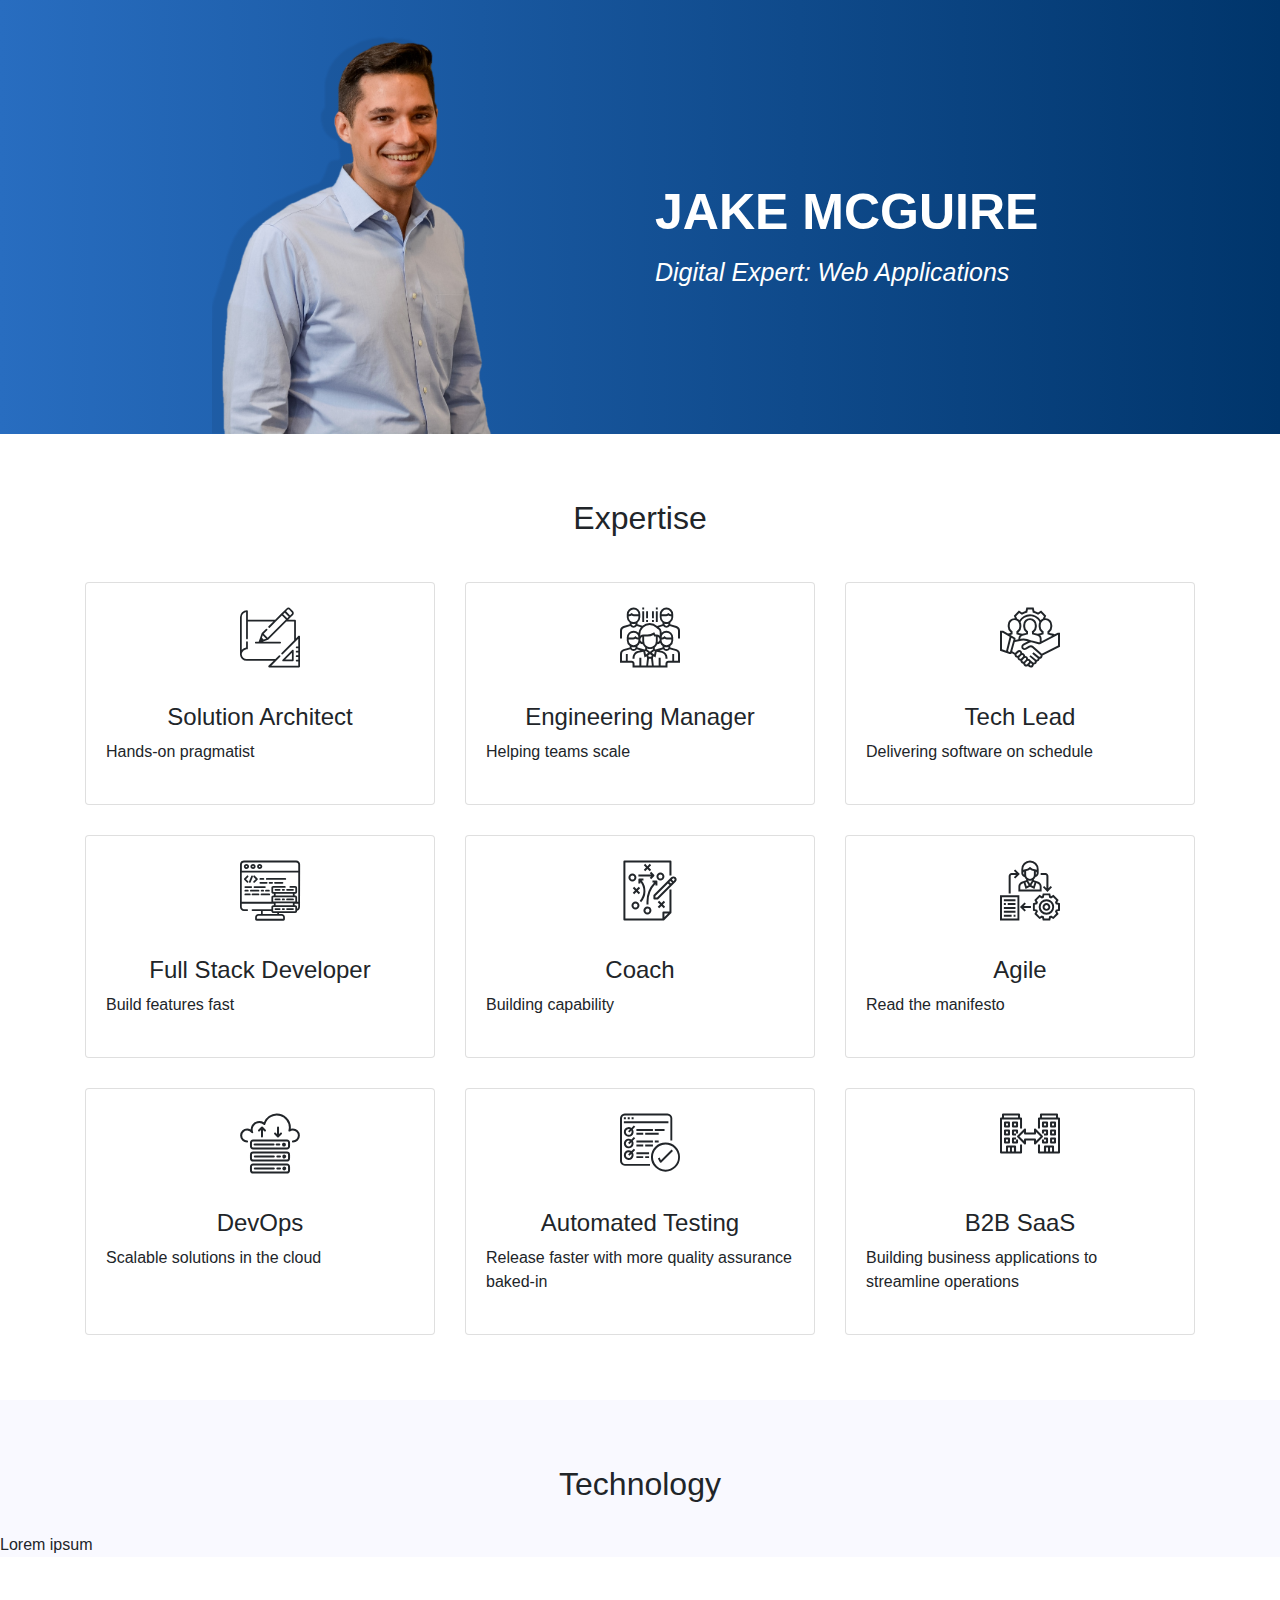
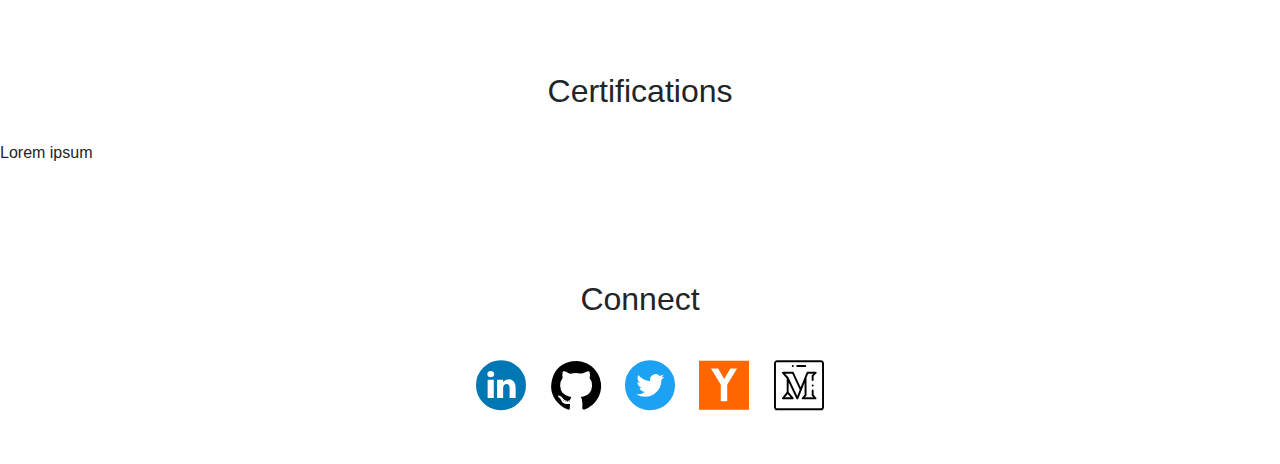
==== index.html @ 8e092d2d "initial commit" ====
<!DOCTYPE HTML>
<html>
	<head>
		<title>Jake McGuire</title>
		<meta charset="utf-8" />
        <meta name="viewport" content="width=device-width, initial-scale=1, user-scalable=no" />
        <link href="https://fonts.googleapis.com/css?family=Heebo|Raleway:400,400i,700i,900" rel="stylesheet">
        <link rel="stylesheet" href="https://maxcdn.bootstrapcdn.com/bootstrap/4.0.0/css/bootstrap.min.css" integrity="sha384-Gn5384xqQ1aoWXA+058RXPxPg6fy4IWvTNh0E263XmFcJlSAwiGgFAW/dAiS6JXm" crossorigin="anonymous">
        <link rel="stylesheet" type="text/css" href="assets/css/flaticon.css"> 
		<link rel="stylesheet" href="assets/css/main.css" />
	</head>
    <body>
        <div id="content">
            <section id="about">
                <div class="container">
                    <div class="row justify-content-start align-items-center">
                        <div class="col-md headline-image">
                            <img src="assets/images/jake-mcguire.png" alt="Jake McGuire">
                        </div>
                        <div class="col-md headline-text">
                            <h1>Jake McGuire</h1>
                            <h2>Digital Expert: Web Applications</h2>
                        </div>
                    </div>
                </div>
            </section>
            <section id="expertise">
                <h2>Expertise</h2>
                <div class="container">
                    <div class="row">
                        <div class="col-sm-4">
                            <div class="card h-100">
                                <i class="flaticon-sketch"></i>
                                <div class="card-body">
                                    <h4>Solution Architect</h4>
                                    <p class="card-text">Hands-on pragmatist</p>
                                </div>
                            </div>
                        </div>
                        <div class="col-sm-4">
                            <div class="card h-100">
                                <i class="flaticon-group"></i>
                                <div class="card-body">
                                    <h4>Engineering Manager</h4>
                                    <p class="card-text">Helping teams scale</p>
                                </div>
                            </div>
                        </div>
                        <div class="col-sm-4">
                            <div class="card h-100">
                                <i class="flaticon-team"></i>
                                <div class="card-body">
                                    <h4>Tech Lead</h4>
                                    <p class="card-text">Delivering software on schedule</p>
                                </div>
                            </div>
                        </div>
                    </div>
                    <div class="row">
                        <div class="col-sm-4">
                            <div class="card h-100">
                                <i class="flaticon-data"></i>
                                <div class="card-body">
                                    <h4>Full Stack Developer</h4>
                                    <p class="card-text">Build features fast</p>
                                </div>
                            </div>
                        </div>
                        <div class="col-sm-4">
                            <div class="card h-100">
                                <i class="flaticon-strategy"></i>
                                <div class="card-body">
                                    <h4>Coach</h4>
                                    <p class="card-text">Building capability</p>
                                </div>
                            </div>
                        </div>
                        <div class="col-sm-4">
                            <div class="card h-100">
                                <i class="flaticon-process"></i>
                                <div class="card-body">
                                    <h4>Agile</h4>
                                    <p class="card-text">Read the manifesto</p>
                                </div>
                            </div>
                        </div>
                    </div>
                    <div class="row">
                        <div class="col-sm-4">
                            <div class="card h-100">
                                <i class="flaticon-cloud"></i>
                                <div class="card-body">
                                    <h4>DevOps</h4>
                                    <p class="card-text">Scalable solutions in the cloud</p>
                                </div>
                            </div>
                        </div>
                        <div class="col-sm-4">
                            <div class="card h-100">
                                <i class="flaticon-checklist"></i>
                                <div class="card-body">
                                    <h4>Automated Testing</h4>
                                    <p class="card-text">Release faster with more quality assurance baked-in</p>
                                </div>
                            </div>
                        </div>
                        <div class="col-sm-4">
                            <div class="card h-100">
                                <i class="flaticon-b2b"></i>
                                <div class="card-body">
                                    <h4>B2B SaaS</h4>
                                    <p class="card-text">Building business applications to streamline operations</p>
                                </div>
                            </div>
                        </div>
                    </div>
                </div>
            </section>
            <section id="technology">
                <h2>Technology</h2>
                <div>Lorem ipsum</div>
            </section>
            <section id="certifications">
                <h2>Certifications</h2>
                <div>Lorem ipsum</div>
            </section>
            <section id="contact">
                <h2>Connect</h2>
                <div class="container">
                    <div class="row justify-content-md-center">
                        <div class="social-media">
                            <a href="https://www.linkedin.com/in/jakemcguire" target="_blank">
                                <i class="flaticon-linkedin"></i>
                            </a>
                            <a href="https://github.com/jakemcguire" target="_blank">
                                <i class="flaticon-github"></i>
                            </a>
                            <a href="https://twitter.com/eastbayjake" target="_blank">
                                <i class="flaticon-twitter"></i>
                            </a>
                            <a href="https://news.ycombinator.com/user?id=eastbayjake" target="_blank">
                                <i class="flaticon-hacker-news"></i>
                            </a>
                            <a href="https://medium.com/@jakemcguire" target="_blank">
                                <i class="flaticon-medium"></i>
                            </a>
                        </div>
                    </div>
                </div>
            </section>
        </div>
    </body>
</html>
---- assets/css/flaticon.css ----
/*
  	Flaticon icon font: Flaticon
  	Creation date: 05/05/2019 07:32
  	*/

@font-face {
  font-family: "Flaticon";
  src: url("./Flaticon.eot");
  src: url("./Flaticon.eot?#iefix") format("embedded-opentype"),
       url("./Flaticon.woff2") format("woff2"),
       url("./Flaticon.woff") format("woff"),
       url("./Flaticon.ttf") format("truetype"),
       url("./Flaticon.svg#Flaticon") format("svg");
  font-weight: normal;
  font-style: normal;
}

@media screen and (-webkit-min-device-pixel-ratio:0) {
  @font-face {
    font-family: "Flaticon";
    src: url("./Flaticon.svg#Flaticon") format("svg");
  }
}

[class^="flaticon-"]:before, [class*=" flaticon-"]:before,
[class^="flaticon-"]:after, [class*=" flaticon-"]:after {   
  font-family: Flaticon;
        font-size: 20px;
font-style: normal;
margin-left: 20px;
}

.flaticon-sketch:before { content: "\f100"; }
.flaticon-team:before { content: "\f101"; }
.flaticon-group:before { content: "\f102"; }
.flaticon-data:before { content: "\f103"; }
.flaticon-whistle:before { content: "\f104"; }
.flaticon-strategy:before { content: "\f105"; }
.flaticon-process:before { content: "\f106"; }
.flaticon-cloud:before { content: "\f107"; }
.flaticon-checklist:before { content: "\f108"; }
.flaticon-online-payment:before { content: "\f109"; }
.flaticon-digital-marketing:before { content: "\f10a"; }
.flaticon-b2b:before { content: "\f10b"; }
.flaticon-github:before { content: "\f10c"; }
.flaticon-hacker-news:before { content: "\f10d"; }
.flaticon-linkedin:before { content: "\f10e"; }
.flaticon-twitter:before { content: "\f10f"; }
.flaticon-medium:before { content: "\f110"; }
---- assets/css/main.css ----
html {
    font-family: 'Heebo', Arial;
}

body {
    margin: -16px 0 0 0;
}

#content section {
    padding-top: 50px;
}

#content section > h2 {
    margin: 15px 0 30px 0;
    text-align: center;
}

#about {
    background: linear-gradient(to right, #286dc0, #00356b);
    color: white;
}

#about .headline-image {
    text-align: center;
}

#about .headline-text {
    padding: 20px 15px;
}

#about h1 {
    margin: 0;
    font-size: 50px;
    font-weight: bold;
    text-transform: uppercase;
}

#about h2 {
    margin: 0;
    padding-top: 15px;
    font-size: 25px;
    font-style: italic;
}

#about img {
    max-height: 400px;
}

#expertise,
#technology,
#certifications {
    margin-bottom: 50px;
}

#expertise .col-sm-4 {
    padding: 15px !important;
}

#expertise .card {
    padding-top: 10px;
    margin-bottom: 20px;
}

#expertise .card:hover > * {
    color: #286dc0;
    cursor: pointer;
}

#expertise i {
    text-align: center;
}

#expertise i:before {
    font-size: 60px;
}

#expertise h4 {
    text-align: center;
}

#contact .social-media {
    margin-bottom: 25px;
}

#technology {
    background-color: #f9f9ff;
}

#contact a {
    text-decoration: none !important;
}

#contact i:before {
    font-size: 50px;
}

.flaticon-hacker-news {
    color: #ff6600;
}

.flaticon-twitter {
    color: #1da1f2;
}

.flaticon-linkedin {
    color: #0077b5;
}

.flaticon-medium,
.flaticon-github {
    color: #000000;
}
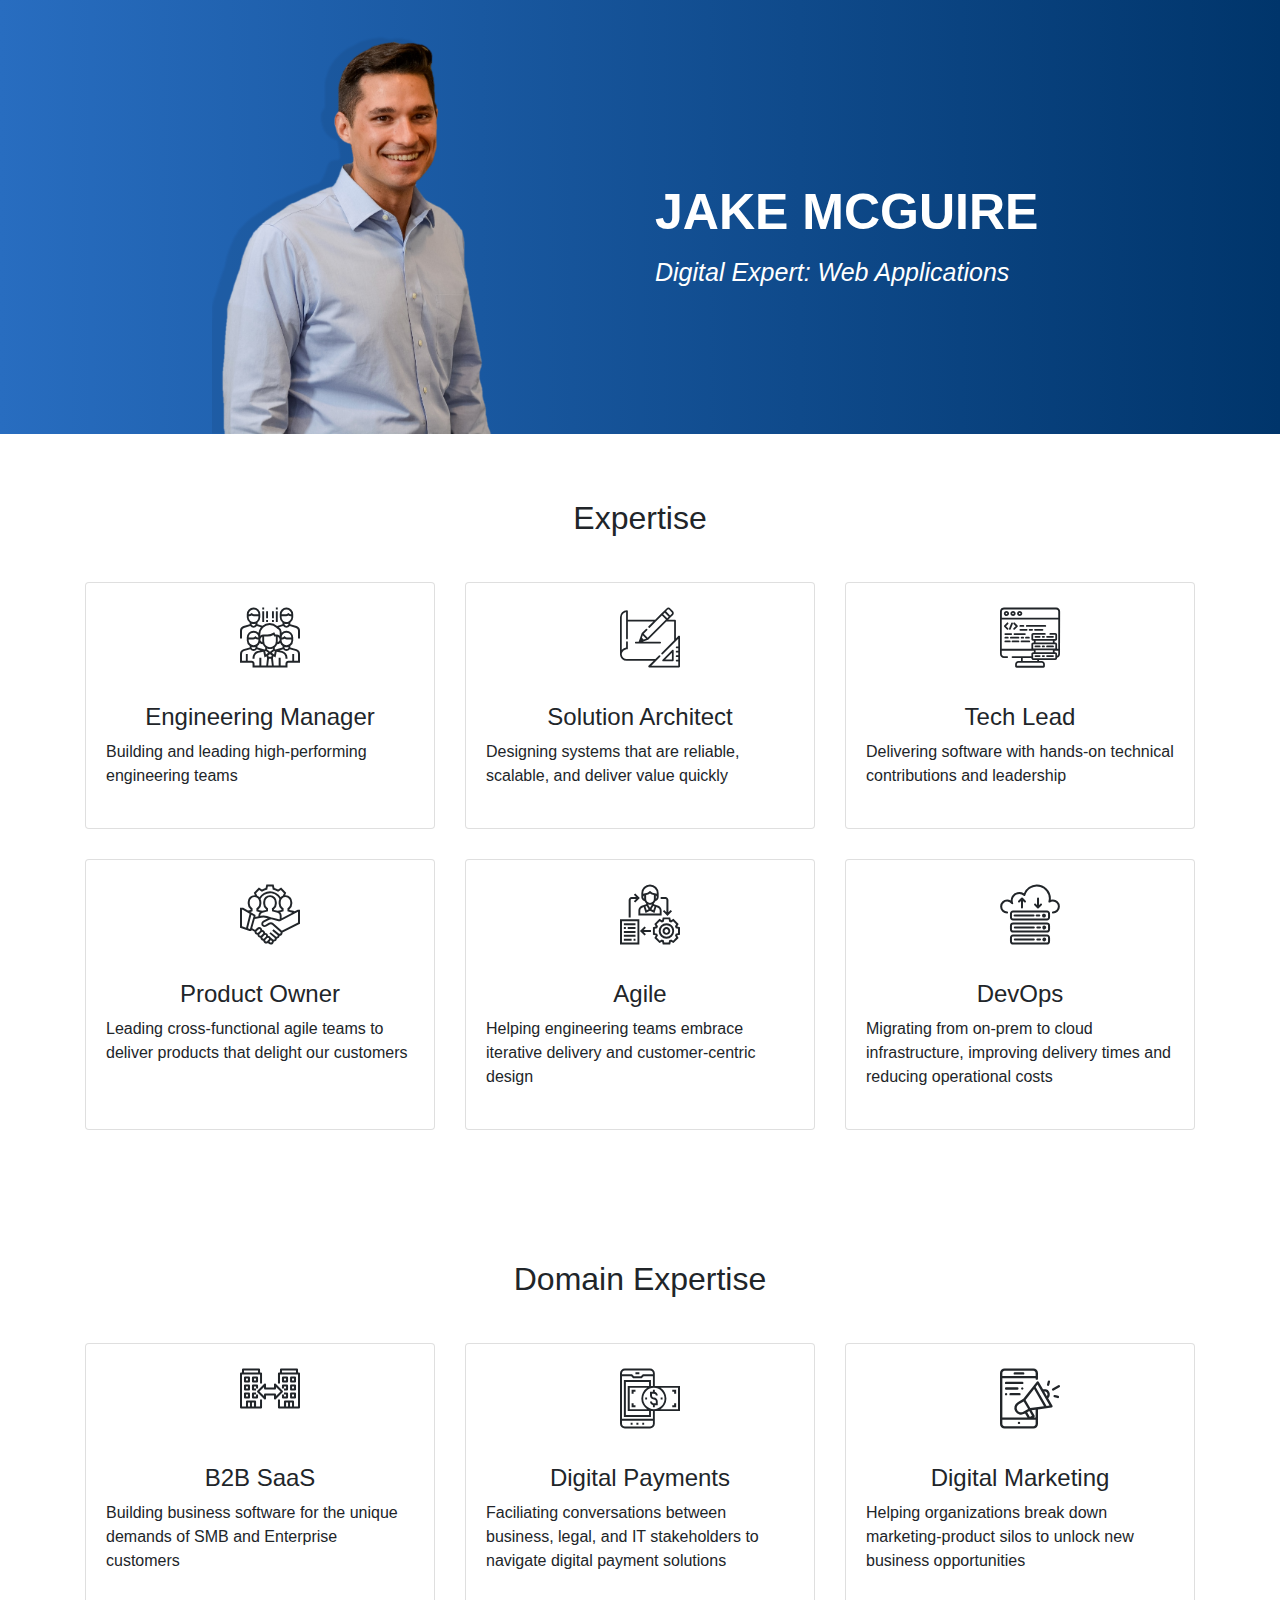
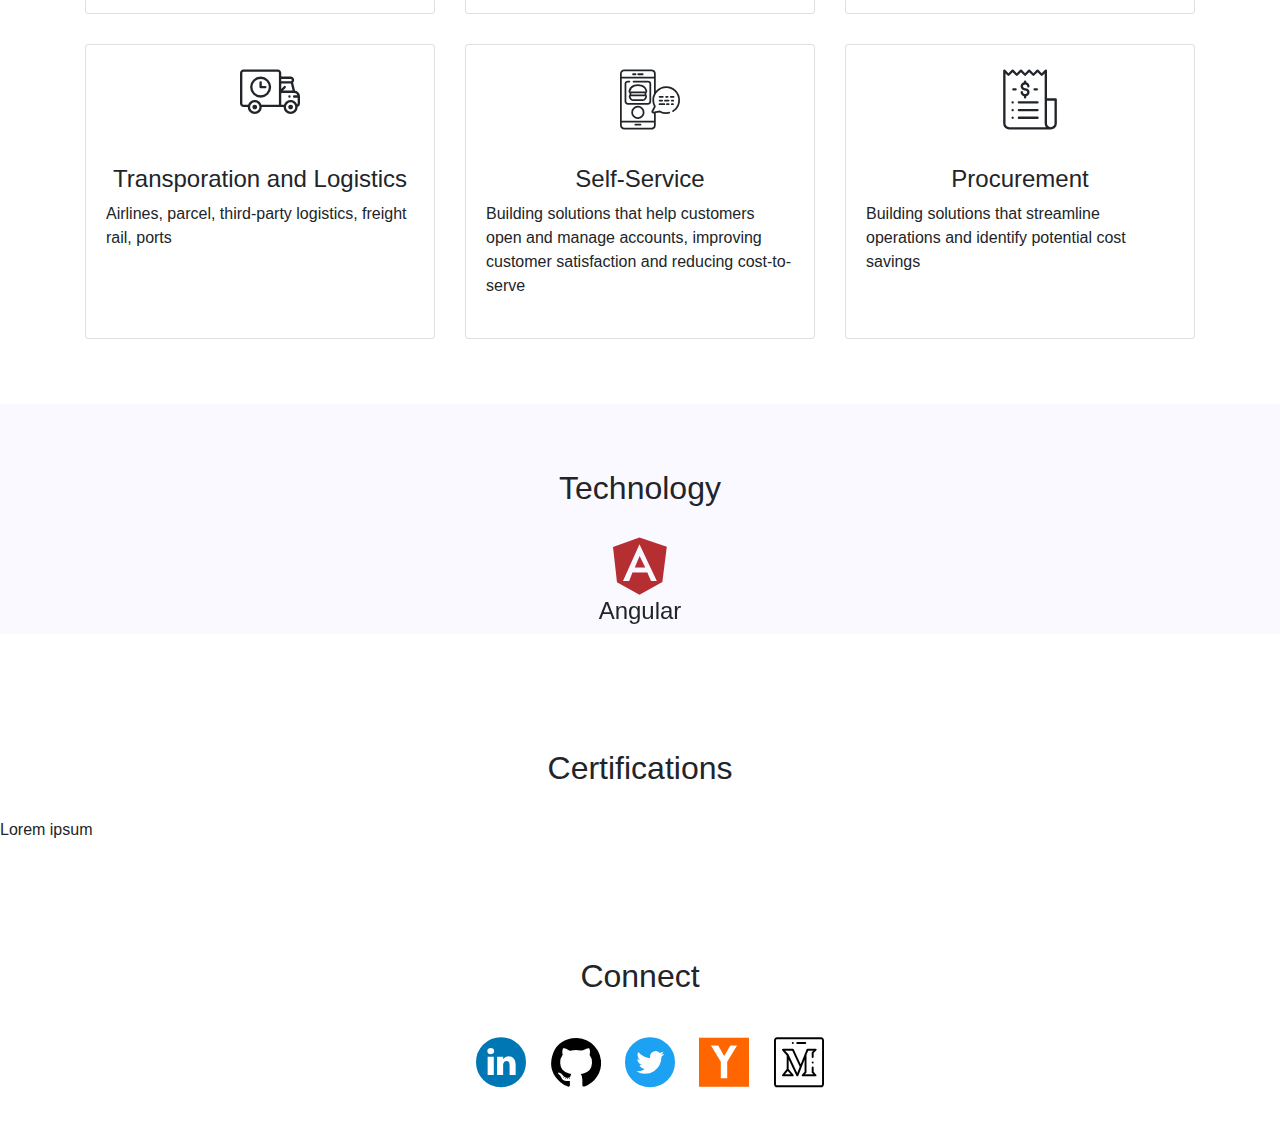
==== commit 1e4630e8: "Add tech carousel" ====
--- a/index.html
+++ b/index.html
@@ -6,7 +6,8 @@
         <meta name="viewport" content="width=device-width, initial-scale=1, user-scalable=no" />
         <link href="https://fonts.googleapis.com/css?family=Heebo|Raleway:400,400i,700i,900" rel="stylesheet">
         <link rel="stylesheet" href="https://maxcdn.bootstrapcdn.com/bootstrap/4.0.0/css/bootstrap.min.css" integrity="sha384-Gn5384xqQ1aoWXA+058RXPxPg6fy4IWvTNh0E263XmFcJlSAwiGgFAW/dAiS6JXm" crossorigin="anonymous">
-        <link rel="stylesheet" type="text/css" href="assets/css/flaticon.css"> 
+        <link rel="stylesheet" type="text/css" href="assets/css/flaticon.css">
+        <link rel="stylesheet" type="text/css" href="assets/css/technology-icons.css">
 		<link rel="stylesheet" href="assets/css/main.css" />
 	</head>
     <body>
@@ -30,48 +31,39 @@
                     <div class="row">
                         <div class="col-sm-4">
                             <div class="card h-100">
+                                <i class="flaticon-group"></i>
+                                <div class="card-body">
+                                    <h4>Engineering Manager</h4>
+                                    <p class="card-text">Building and leading high-performing engineering teams</p>
+                                </div>
+                            </div>
+                        </div>
+                        <div class="col-sm-4">
+                            <div class="card h-100">
                                 <i class="flaticon-sketch"></i>
                                 <div class="card-body">
                                     <h4>Solution Architect</h4>
-                                    <p class="card-text">Hands-on pragmatist</p>
-                                </div>
-                            </div>
-                        </div>
-                        <div class="col-sm-4">
-                            <div class="card h-100">
-                                <i class="flaticon-group"></i>
-                                <div class="card-body">
-                                    <h4>Engineering Manager</h4>
-                                    <p class="card-text">Helping teams scale</p>
-                                </div>
-                            </div>
-                        </div>
+                                    <p class="card-text">Designing systems that are reliable, scalable, and deliver value quickly</p>
+                                </div>
+                            </div>
+                        </div>
+                        <div class="col-sm-4">
+                            <div class="card h-100">
+                                <i class="flaticon-data"></i>
+                                <div class="card-body">
+                                    <h4>Tech Lead</h4>
+                                    <p class="card-text">Delivering software with hands-on technical contributions and leadership</p>
+                                </div>
+                            </div>
+                        </div>
+                    </div>
+                    <div class="row">
                         <div class="col-sm-4">
                             <div class="card h-100">
                                 <i class="flaticon-team"></i>
                                 <div class="card-body">
-                                    <h4>Tech Lead</h4>
-                                    <p class="card-text">Delivering software on schedule</p>
-                                </div>
-                            </div>
-                        </div>
-                    </div>
-                    <div class="row">
-                        <div class="col-sm-4">
-                            <div class="card h-100">
-                                <i class="flaticon-data"></i>
-                                <div class="card-body">
-                                    <h4>Full Stack Developer</h4>
-                                    <p class="card-text">Build features fast</p>
-                                </div>
-                            </div>
-                        </div>
-                        <div class="col-sm-4">
-                            <div class="card h-100">
-                                <i class="flaticon-strategy"></i>
-                                <div class="card-body">
-                                    <h4>Coach</h4>
-                                    <p class="card-text">Building capability</p>
+                                    <h4>Product Owner</h4>
+                                    <p class="card-text">Leading cross-functional agile teams to deliver products that delight our customers</p>
                                 </div>
                             </div>
                         </div>
@@ -80,36 +72,81 @@
                                 <i class="flaticon-process"></i>
                                 <div class="card-body">
                                     <h4>Agile</h4>
-                                    <p class="card-text">Read the manifesto</p>
-                                </div>
-                            </div>
-                        </div>
-                    </div>
-                    <div class="row">
+                                    <p class="card-text">Helping engineering teams embrace iterative delivery and customer-centric design</p>
+                                </div>
+                            </div>
+                        </div>
                         <div class="col-sm-4">
                             <div class="card h-100">
                                 <i class="flaticon-cloud"></i>
                                 <div class="card-body">
                                     <h4>DevOps</h4>
-                                    <p class="card-text">Scalable solutions in the cloud</p>
-                                </div>
-                            </div>
-                        </div>
-                        <div class="col-sm-4">
-                            <div class="card h-100">
-                                <i class="flaticon-checklist"></i>
-                                <div class="card-body">
-                                    <h4>Automated Testing</h4>
-                                    <p class="card-text">Release faster with more quality assurance baked-in</p>
-                                </div>
-                            </div>
-                        </div>
+                                    <p class="card-text">Migrating from on-prem to cloud infrastructure, improving delivery times and reducing operational costs</p>
+                                </div>
+                            </div>
+                        </div>
+                    </div>
+                </div>
+            </section>
+            <section id="domain-expertise">
+                <h2>Domain Expertise</h2>
+                <div class="container">
+                    <div class="row">
                         <div class="col-sm-4">
                             <div class="card h-100">
                                 <i class="flaticon-b2b"></i>
                                 <div class="card-body">
                                     <h4>B2B SaaS</h4>
-                                    <p class="card-text">Building business applications to streamline operations</p>
+                                    <p class="card-text">Building business software for the unique demands of SMB and Enterprise customers</p>
+                                </div>
+                            </div>
+                        </div>
+                        <div class="col-sm-4">
+                            <div class="card h-100">
+                                <i class="flaticon-online-payment"></i>
+                                <div class="card-body">
+                                    <h4>Digital Payments</h4>
+                                    <p class="card-text">Faciliating conversations between business, legal, and IT stakeholders to navigate digital payment solutions</p>
+                                </div>
+                            </div>
+                        </div>
+                        <div class="col-sm-4">
+                            <div class="card h-100">
+                                <i class="flaticon-digital-marketing"></i>
+                                <div class="card-body">
+                                    <h4>Digital Marketing</h4>
+                                    <p class="card-text">Helping organizations break down marketing-product silos to unlock new business opportunities</p>
+                                </div>
+                            </div>
+                        </div>
+                    </div>
+                </div>
+                <div class="container">
+                    <div class="row">
+                        <div class="col-sm-4">
+                            <div class="card h-100">
+                                <i class="flaticon-truck"></i>
+                                <div class="card-body">
+                                    <h4>Transporation and Logistics</h4>
+                                    <p class="card-text">Airlines, parcel, third-party logistics, freight rail, ports</p>
+                                </div>
+                            </div>
+                        </div>
+                        <div class="col-sm-4">
+                            <div class="card h-100">
+                                <i class="flaticon-app"></i>
+                                <div class="card-body">
+                                    <h4>Self-Service</h4>
+                                    <p class="card-text">Building solutions that help customers open and manage accounts, improving customer satisfaction and reducing cost-to-serve</p>
+                                </div>
+                            </div>
+                        </div>
+                        <div class="col-sm-4">
+                            <div class="card h-100">
+                                <i class="flaticon-bill"></i>
+                                <div class="card-body">
+                                    <h4>Procurement</h4>
+                                    <p class="card-text">Building solutions that streamline operations and identify potential cost savings</p>
                                 </div>
                             </div>
                         </div>
@@ -118,7 +155,28 @@
             </section>
             <section id="technology">
                 <h2>Technology</h2>
-                <div>Lorem ipsum</div>
+                <div id="technologyShowcase" class="carousel slide container" data-ride="carousel" data-interval="4000">
+                    <div class="carousel-inner col-sm-4 mx-auto">
+                        <div class="carousel-item h-100 active">
+                            <i class="icon-angular"></i>
+                            <div class="">
+                                <h4>Angular</h4>
+                            </div>
+                        </div>
+                        <div class="carousel-item h-100">
+                            <i class="icon-react"></i>
+                            <div class="">
+                                <h4>React</h4>
+                            </div>
+                        </div>
+                        <div class="carousel-item h-100">
+                            <i class="icon-nodejs"></i>
+                            <div class="">
+                                <h4>Node.js</h4>
+                            </div>
+                        </div>
+                    </div>
+                </div>
             </section>
             <section id="certifications">
                 <h2>Certifications</h2>
@@ -149,5 +207,8 @@
                 </div>
             </section>
         </div>
+        <script src="https://code.jquery.com/jquery-3.2.1.slim.min.js" integrity="sha384-KJ3o2DKtIkvYIK3UENzmM7KCkRr/rE9/Qpg6aAZGJwFDMVNA/GpGFF93hXpG5KkN" crossorigin="anonymous"></script>
+        <script src="https://cdnjs.cloudflare.com/ajax/libs/popper.js/1.12.9/umd/popper.min.js" integrity="sha384-ApNbgh9B+Y1QKtv3Rn7W3mgPxhU9K/ScQsAP7hUibX39j7fakFPskvXusvfa0b4Q" crossorigin="anonymous"></script>
+        <script src="https://maxcdn.bootstrapcdn.com/bootstrap/4.0.0/js/bootstrap.min.js" integrity="sha384-JZR6Spejh4U02d8jOt6vLEHfe/JQGiRRSQQxSfFWpi1MquVdAyjUar5+76PVCmYl" crossorigin="anonymous"></script>
     </body>
 </html>--- a/assets/css/flaticon.css
+++ b/assets/css/flaticon.css
@@ -1,6 +1,6 @@
 	/*
   	Flaticon icon font: Flaticon
-  	Creation date: 05/05/2019 07:32
+  	Creation date: 05/05/2019 22:06
   	*/
 
 @font-face {
@@ -46,4 +46,9 @@
 .flaticon-hacker-news:before { content: "\f10d"; }
 .flaticon-linkedin:before { content: "\f10e"; }
 .flaticon-twitter:before { content: "\f10f"; }
-.flaticon-medium:before { content: "\f110"; }+.flaticon-medium:before { content: "\f110"; }
+.flaticon-azure:before { content: "\f111"; }
+.flaticon-amazon-logo:before { content: "\f112"; }
+.flaticon-bill:before { content: "\f113"; }
+.flaticon-app:before { content: "\f114"; }
+.flaticon-truck:before { content: "\f115"; }--- a/assets/css/technology-icons.css
+++ b/assets/css/technology-icons.css
@@ -0,0 +1,433 @@
+@font-face {
+    font-family:"technology-icons";
+    src:url("./technology-icons.eot");
+    font-weight:normal;
+    font-style:normal;
+}@font-face {
+	font-family:"technology-icons";
+	src:url("./technology-icons.eot");
+	src:url("./technology-icons.eot?#iefix") format("embedded-opentype"),
+		url("./technology-icons.woff") format("woff"),
+		url("./technology-icons.ttf") format("truetype"),
+		url("./technology-icons.svg?#technology-icons") format("svg");
+	font-weight:normal;
+	font-style:normal;
+}
+
+[class^="icon-"]:before,
+[class*=" icon-"]:before {
+	font-family:"technology-icons";
+	display:inline-block;
+	vertical-align:middle;
+	line-height:1;
+	font-weight:normal;
+	font-style:normal;
+	speak:none;
+	text-decoration:inherit;
+	text-transform:none;
+	text-rendering:optimizeLegibility;
+	-webkit-font-smoothing:antialiased;
+	-moz-osx-font-smoothing:grayscale;
+}
+ 
+
+/* Icons */ 
+.icon-visual-studio:before {
+	content:"\f110";
+}
+ 
+.icon-bootstrap:before {
+	content:"\f111";
+}
+ 
+.icon-emmet:before {
+	content:"\f112";
+}
+ 
+.icon-less:before {
+	content:"\f113";
+}
+ 
+.icon-postcss:before {
+	content:"\f114";
+}
+ 
+.icon-sass:before {
+	content:"\f115";
+}
+ 
+.icon-cassandra:before {
+	content:"\f116";
+}
+ 
+.icon-database:before {
+	content:"\f117";
+}
+ 
+.icon-hadoop:before {
+	content:"\f118";
+}
+ 
+.icon-mariadb:before {
+	content:"\f119";
+}
+ 
+.icon-mongodb:before {
+	content:"\f11a";
+}
+ 
+.icon-mysql-alt:before {
+	content:"\f11b";
+}
+ 
+.icon-mysql:before {
+	content:"\f11c";
+}
+ 
+.icon-postgres:before {
+	content:"\f11d";
+}
+ 
+.icon-sql:before {
+	content:"\f11e";
+}
+ 
+.icon-sublime:before {
+	content:"\f11f";
+}
+ 
+.icon-express:before {
+	content:"\f120";
+}
+ 
+.icon-grails:before {
+	content:"\f121";
+}
+ 
+.icon-grailsalt:before {
+	content:"\f122";
+}
+ 
+.icon-laravel-alt:before {
+	content:"\f123";
+}
+ 
+.icon-laravel:before {
+	content:"\f124";
+}
+ 
+.icon-phonegap:before {
+	content:"\f125";
+}
+ 
+.icon-platter:before {
+	content:"\f126";
+}
+ 
+.icon-playframework:before {
+	content:"\f127";
+}
+ 
+.icon-rails-alt:before {
+	content:"\f128";
+}
+ 
+.icon-rails:before {
+	content:"\f129";
+}
+ 
+.icon-jira-alt:before {
+	content:"\f12a";
+}
+ 
+.icon-jira:before {
+	content:"\f12b";
+}
+ 
+.icon-angular:before {
+	content:"\f12c";
+}
+ 
+.icon-backbone:before {
+	content:"\f12d";
+}
+ 
+.icon-d3:before {
+	content:"\f12e";
+}
+ 
+.icon-ember:before {
+	content:"\f12f";
+}
+ 
+.icon-jquery-alt:before {
+	content:"\f130";
+}
+ 
+.icon-jquery:before {
+	content:"\f131";
+}
+ 
+.icon-react:before {
+	content:"\f132";
+}
+ 
+.icon-c:before {
+	content:"\f133";
+}
+ 
+.icon-cplusplus:before {
+	content:"\f134";
+}
+ 
+.icon-csharp:before {
+	content:"\f135";
+}
+ 
+.icon-haskell:before {
+	content:"\f136";
+}
+ 
+.icon-java:before {
+	content:"\f137";
+}
+ 
+.icon-nodejs:before {
+	content:"\f138";
+}
+ 
+.icon-objectivec:before {
+	content:"\f139";
+}
+ 
+.icon-perl:before {
+	content:"\f13a";
+}
+ 
+.icon-php-alt:before {
+	content:"\f13b";
+}
+ 
+.icon-php:before {
+	content:"\f13c";
+}
+ 
+.icon-python:before {
+	content:"\f13d";
+}
+ 
+.icon-ruby:before {
+	content:"\f13e";
+}
+ 
+.icon-scala:before {
+	content:"\f13f";
+}
+ 
+.icon-debian:before {
+	content:"\f140";
+}
+ 
+.icon-fedora:before {
+	content:"\f141";
+}
+ 
+.icon-freebsd:before {
+	content:"\f142";
+}
+ 
+.icon-gnome:before {
+	content:"\f143";
+}
+ 
+.icon-java-duke:before {
+	content:"\f144";
+}
+ 
+.icon-kde:before {
+	content:"\f145";
+}
+ 
+.icon-linux-mint:before {
+	content:"\f146";
+}
+ 
+.icon-netbsd:before {
+	content:"\f147";
+}
+ 
+.icon-rasbaerrypi:before {
+	content:"\f148";
+}
+ 
+.icon-redhat:before {
+	content:"\f149";
+}
+ 
+.icon-solaris:before {
+	content:"\f14a";
+}
+ 
+.icon-suse:before {
+	content:"\f14b";
+}
+ 
+.icon-ubuntu:before {
+	content:"\f14c";
+}
+ 
+.icon-autoit:before {
+	content:"\f14d";
+}
+ 
+.icon-browsersync:before {
+	content:"\f14e";
+}
+ 
+.icon-confluence:before {
+	content:"\f14f";
+}
+ 
+.icon-dynamicweb:before {
+	content:"\f150";
+}
+ 
+.icon-babel:before {
+	content:"\f151";
+}
+ 
+.icon-webpack:before {
+	content:"\f152";
+}
+ 
+.icon-osx:before {
+	content:"\f153";
+}
+ 
+.icon-codeignitor:before {
+	content:"\f154";
+}
+ 
+.icon-composer:before {
+	content:"\f155";
+}
+ 
+.icon-zend:before {
+	content:"\f156";
+}
+ 
+.icon-apache:before {
+	content:"\f157";
+}
+ 
+.icon-jetty:before {
+	content:"\f158";
+}
+ 
+.icon-memcached:before {
+	content:"\f159";
+}
+ 
+.icon-nginx-alt:before {
+	content:"\f15a";
+}
+ 
+.icon-nginx:before {
+	content:"\f15b";
+}
+ 
+.icon-redis:before {
+	content:"\f15c";
+}
+ 
+.icon-tomcat:before {
+	content:"\f15d";
+}
+ 
+.icon-ec3:before {
+	content:"\f15e";
+}
+ 
+.icon-github-circle-alt:before {
+	content:"\f15f";
+}
+ 
+.icon-github-circle:before {
+	content:"\f160";
+}
+ 
+.icon-github:before {
+	content:"\f161";
+}
+ 
+.icon-google-code:before {
+	content:"\f162";
+}
+ 
+.icon-heroku:before {
+	content:"\f163";
+}
+ 
+.icon-shell-alt:before {
+	content:"\f164";
+}
+ 
+.icon-shell:before {
+	content:"\f165";
+}
+ 
+.icon-shellscript:before {
+	content:"\f166";
+}
+ 
+.icon-opensource:before {
+	content:"\f167";
+}
+ 
+.icon-bower:before {
+	content:"\f168";
+}
+ 
+.icon-grunt:before {
+	content:"\f169";
+}
+ 
+.icon-gulp:before {
+	content:"\f16a";
+}
+ 
+.icon-selenium:before {
+	content:"\f16b";
+}
+ 
+.icon-git-squared:before {
+	content:"\f16c";
+}
+ 
+.icon-git:before {
+	content:"\f16d";
+}
+ 
+.icon-svn:before {
+	content:"\f16e";
+}
+ 
+.icon-css-alt:before {
+	content:"\f16f";
+}
+ 
+.icon-css3-alt:before {
+	content:"\f170";
+}
+ 
+.icon-css3:before {
+	content:"\f171";
+}
+ 
+.icon-html5:before {
+	content:"\f172";
+}
+ 
+.icon-js:before {
+	content:"\f173";
+}
--- a/assets/css/main.css
+++ b/assets/css/main.css
@@ -47,35 +47,50 @@
 }
 
 #expertise,
+#domain-expertise,
 #technology,
 #certifications {
     margin-bottom: 50px;
 }
 
-#expertise .col-sm-4 {
+#expertise .col-sm-4,
+#domain-expertise .col-sm-4 {
     padding: 15px !important;
 }
 
-#expertise .card {
+#expertise .card,
+#domain-expertise .card {
     padding-top: 10px;
     margin-bottom: 20px;
 }
 
-#expertise .card:hover > * {
+#expertise .card:hover > *,
+#domain-expertise .card:hover > * {
     color: #286dc0;
     cursor: pointer;
 }
 
-#expertise i {
+#expertise i,
+#domain-expertise i {
     text-align: center;
 }
 
-#expertise i:before {
+#expertise i:before,
+#domain-expertise i:before {
     font-size: 60px;
 }
 
-#expertise h4 {
+#expertise h4,
+#domain-expertise h4 {
     text-align: center;
+}
+
+#technologyShowcase .carousel-inner {
+    text-align: center;
+}
+
+#technologyShowcase i:before {
+    font-size: 60px;
 }
 
 #contact .social-media {
@@ -94,6 +109,18 @@
     font-size: 50px;
 }
 
+.icon-angular {
+    color: #b52e31;
+}
+
+.icon-react {
+    color: #00d8ff;
+}
+
+.icon-nodejs {
+    color: #6cc24a;
+}
+
 .flaticon-hacker-news {
     color: #ff6600;
 }
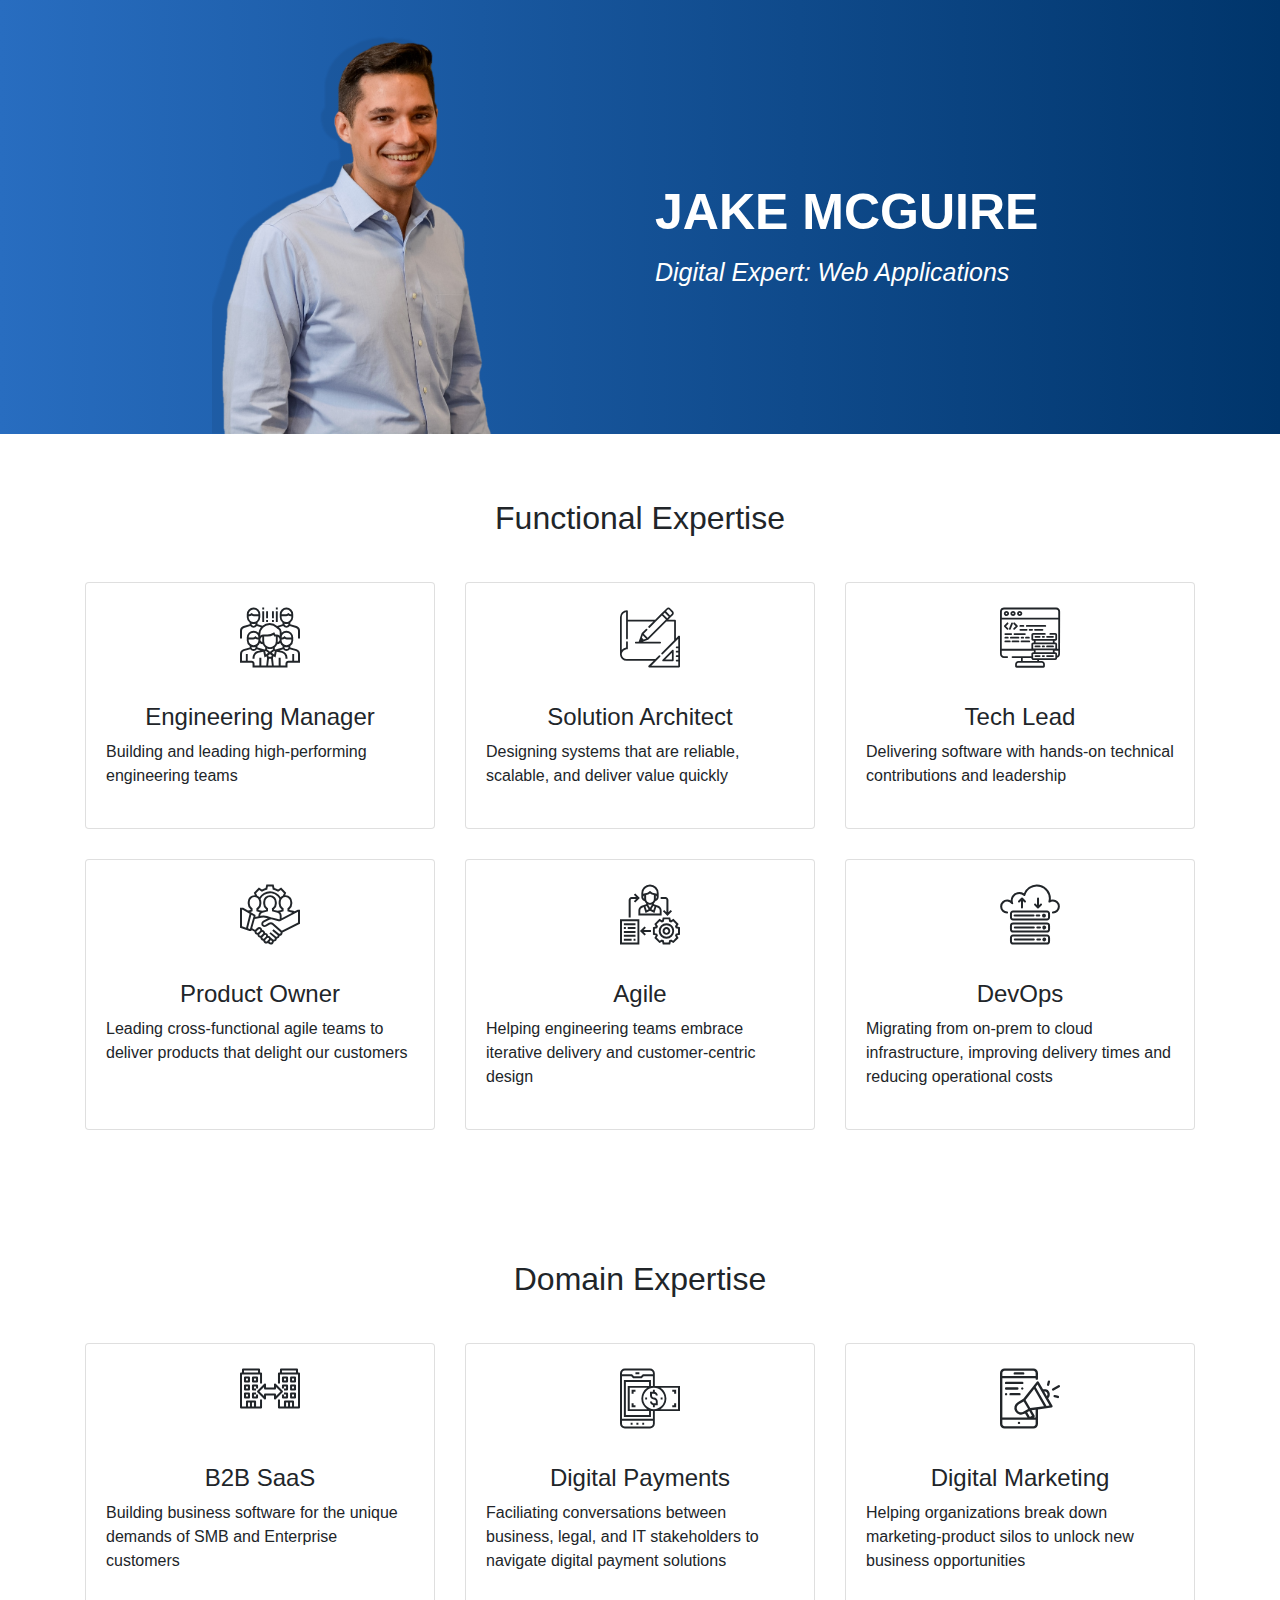
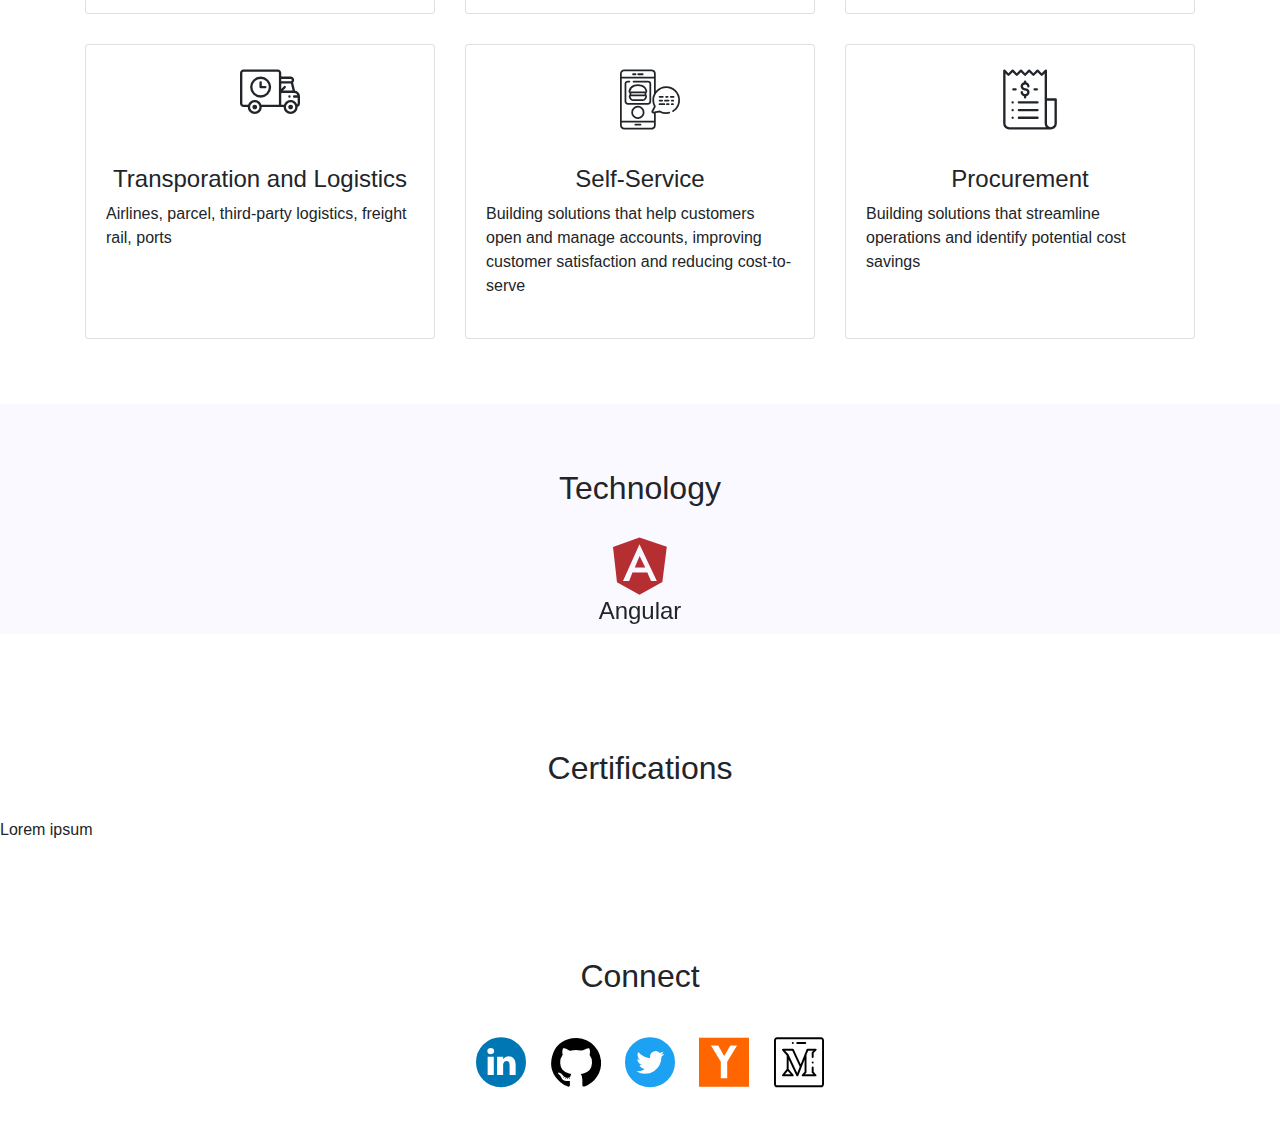
==== commit 3b5b6edd: "Fix typo" ====
--- a/index.html
+++ b/index.html
@@ -26,7 +26,7 @@
                 </div>
             </section>
             <section id="expertise">
-                <h2>Expertise</h2>
+                <h2>Functional Expertise</h2>
                 <div class="container">
                     <div class="row">
                         <div class="col-sm-4">
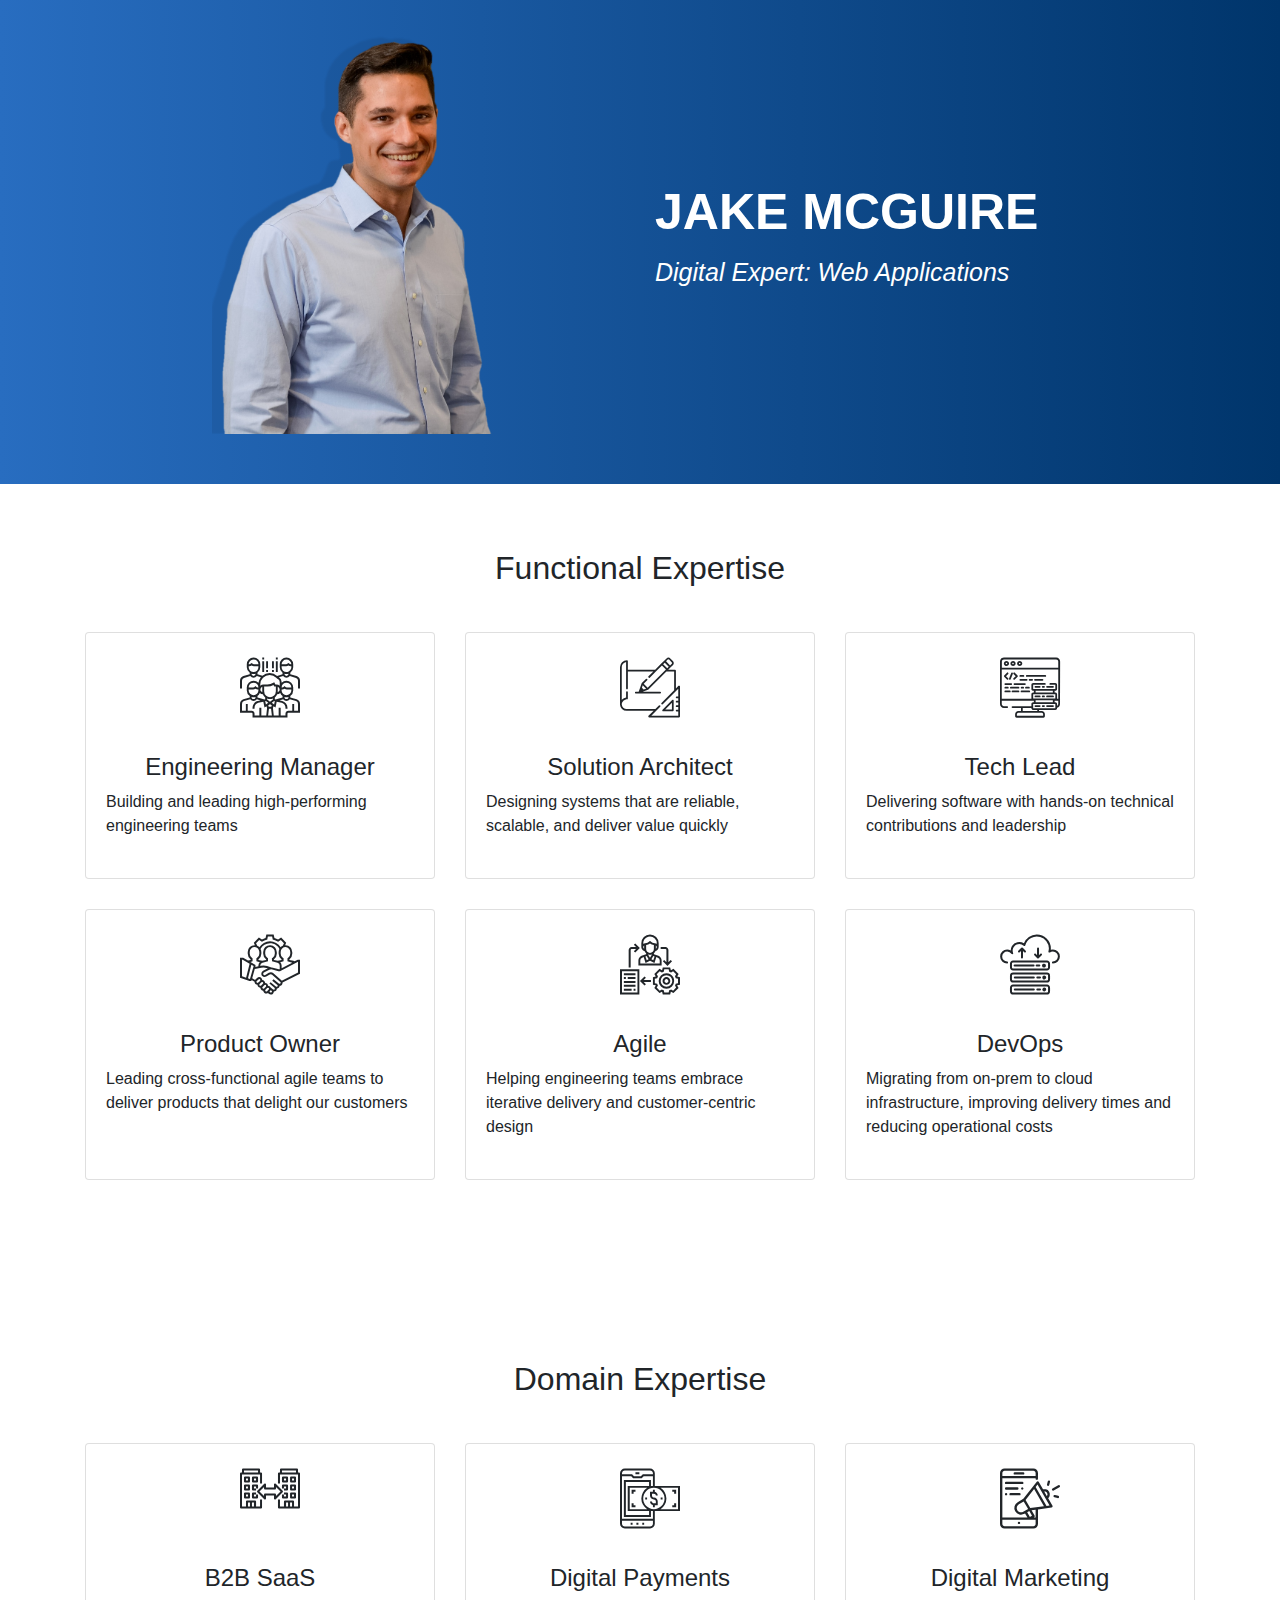
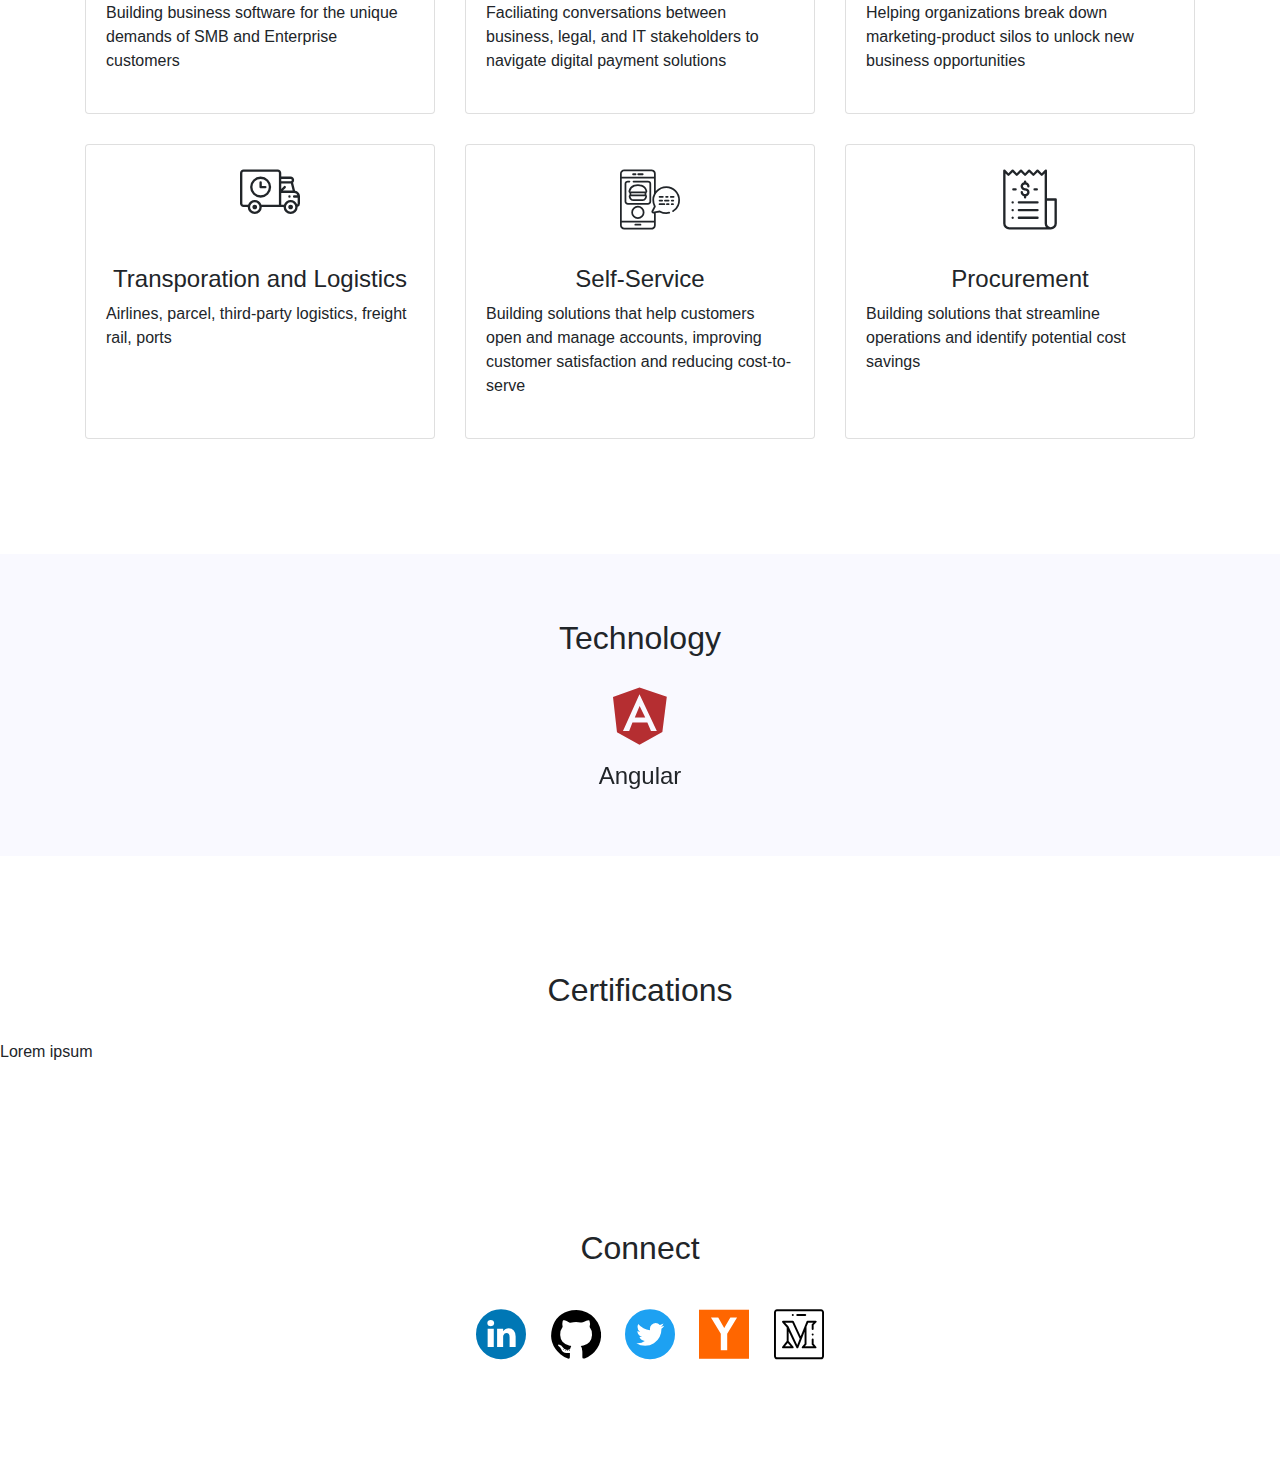
==== commit 93fe1dc7: "Finish technology icons" ====
--- a/index.html
+++ b/index.html
@@ -155,24 +155,84 @@
             </section>
             <section id="technology">
                 <h2>Technology</h2>
-                <div id="technologyShowcase" class="carousel slide container" data-ride="carousel" data-interval="4000">
-                    <div class="carousel-inner col-sm-4 mx-auto">
+                <div id="technologyShowcase" class="carousel container" data-ride="carousel" data-interval="4000">
+                    <div class="carousel-inner col-md-4 mx-auto">
                         <div class="carousel-item h-100 active">
                             <i class="icon-angular"></i>
-                            <div class="">
+                            <div class="tech-label">
                                 <h4>Angular</h4>
                             </div>
                         </div>
                         <div class="carousel-item h-100">
                             <i class="icon-react"></i>
-                            <div class="">
+                            <div class="tech-label">
                                 <h4>React</h4>
                             </div>
                         </div>
                         <div class="carousel-item h-100">
                             <i class="icon-nodejs"></i>
-                            <div class="">
+                            <div class="tech-label">
                                 <h4>Node.js</h4>
+                            </div>
+                        </div>
+                        <div class="carousel-item h-100">
+                            <i class="icon-js"></i>
+                            <div class="tech-label">
+                                <h4>JavaScript</h4>
+                            </div>
+                        </div>
+                        <div class="carousel-item h-100">
+                            <i class="icon-csharp"></i>
+                            <div class="tech-label">
+                                <h4>C#</h4>
+                            </div>
+                        </div>
+                        <div class="carousel-item h-100">
+                            <i class="icon-visual-studio"></i>
+                            <div class="tech-label">
+                                <h4>.NET</h4>
+                            </div>
+                        </div>
+                        <div class="carousel-item h-100">
+                            <i class="icon-html5"></i>
+                            <div class="tech-label">
+                                <h4>HTML</h4>
+                            </div>
+                        </div>
+                        <div class="carousel-item h-100">
+                            <i class="icon-css3-alt"></i>
+                            <div class="tech-label">
+                                <h4>CSS</h4>
+                            </div>
+                        </div>
+                        <div class="carousel-item h-100">
+                            <i class="icon-phonegap"></i>
+                            <div class="tech-label">
+                                <h4>Mobile Web</h4>
+                            </div>
+                        </div>
+                        <div class="carousel-item h-100">
+                            <i class="icon-ec3"></i>
+                            <div class="tech-label">
+                                <h4>Amazon Web Services</h4>
+                            </div>
+                        </div>
+                        <div class="carousel-item h-100">
+                            <i class="flaticon-azure"></i>
+                            <div class="tech-label">
+                                <h4>Microsoft Azure</h4>
+                            </div>
+                        </div>
+                        <div class="carousel-item h-100">
+                            <i class="icon-database"></i>
+                            <div class="tech-label">
+                                <h4>SQL</h4>
+                            </div>
+                        </div>
+                        <div class="carousel-item h-100">
+                            <i class="icon-git"></i>
+                            <div class="tech-label">
+                                <h4>Git</h4>
                             </div>
                         </div>
                     </div>
--- a/assets/css/main.css
+++ b/assets/css/main.css
@@ -8,6 +8,7 @@
 
 #content section {
     padding-top: 50px;
+    padding-bottom: 50px;
 }
 
 #content section > h2 {
@@ -89,6 +90,10 @@
     text-align: center;
 }
 
+#technologyShowcase .carousel-item .tech-label {
+    margin: 15px 0;
+}
+
 #technologyShowcase i:before {
     font-size: 60px;
 }
@@ -121,6 +126,54 @@
     color: #6cc24a;
 }
 
+.icon-js {
+    color: #f7df1c;
+}
+
+.icon-js:before {
+    background-color: black;
+    height: 50px;
+    margin-top: -4px;
+    margin-left: 1px;
+}
+
+.icon-csharp {
+    color: #0077b5;
+}
+
+.icon-visual-studio {
+    color: #854cc7;
+}
+
+.icon-html5 {
+    color: #e34f27;
+}
+
+.icon-css3-alt {
+    color: #264de4;
+}
+
+.icon-phonegap {
+    color: #854cc7;
+}
+
+.icon-ec3 {
+    color: #ff9900;
+}
+
+.icon-database {
+    color: #6cc24a;
+}
+
+.icon-git {
+    color: #f05033;
+}
+
+.flaticon-azure {
+    color: #008ad7;
+    line-height: 1 !important;
+}
+
 .flaticon-hacker-news {
     color: #ff6600;
 }
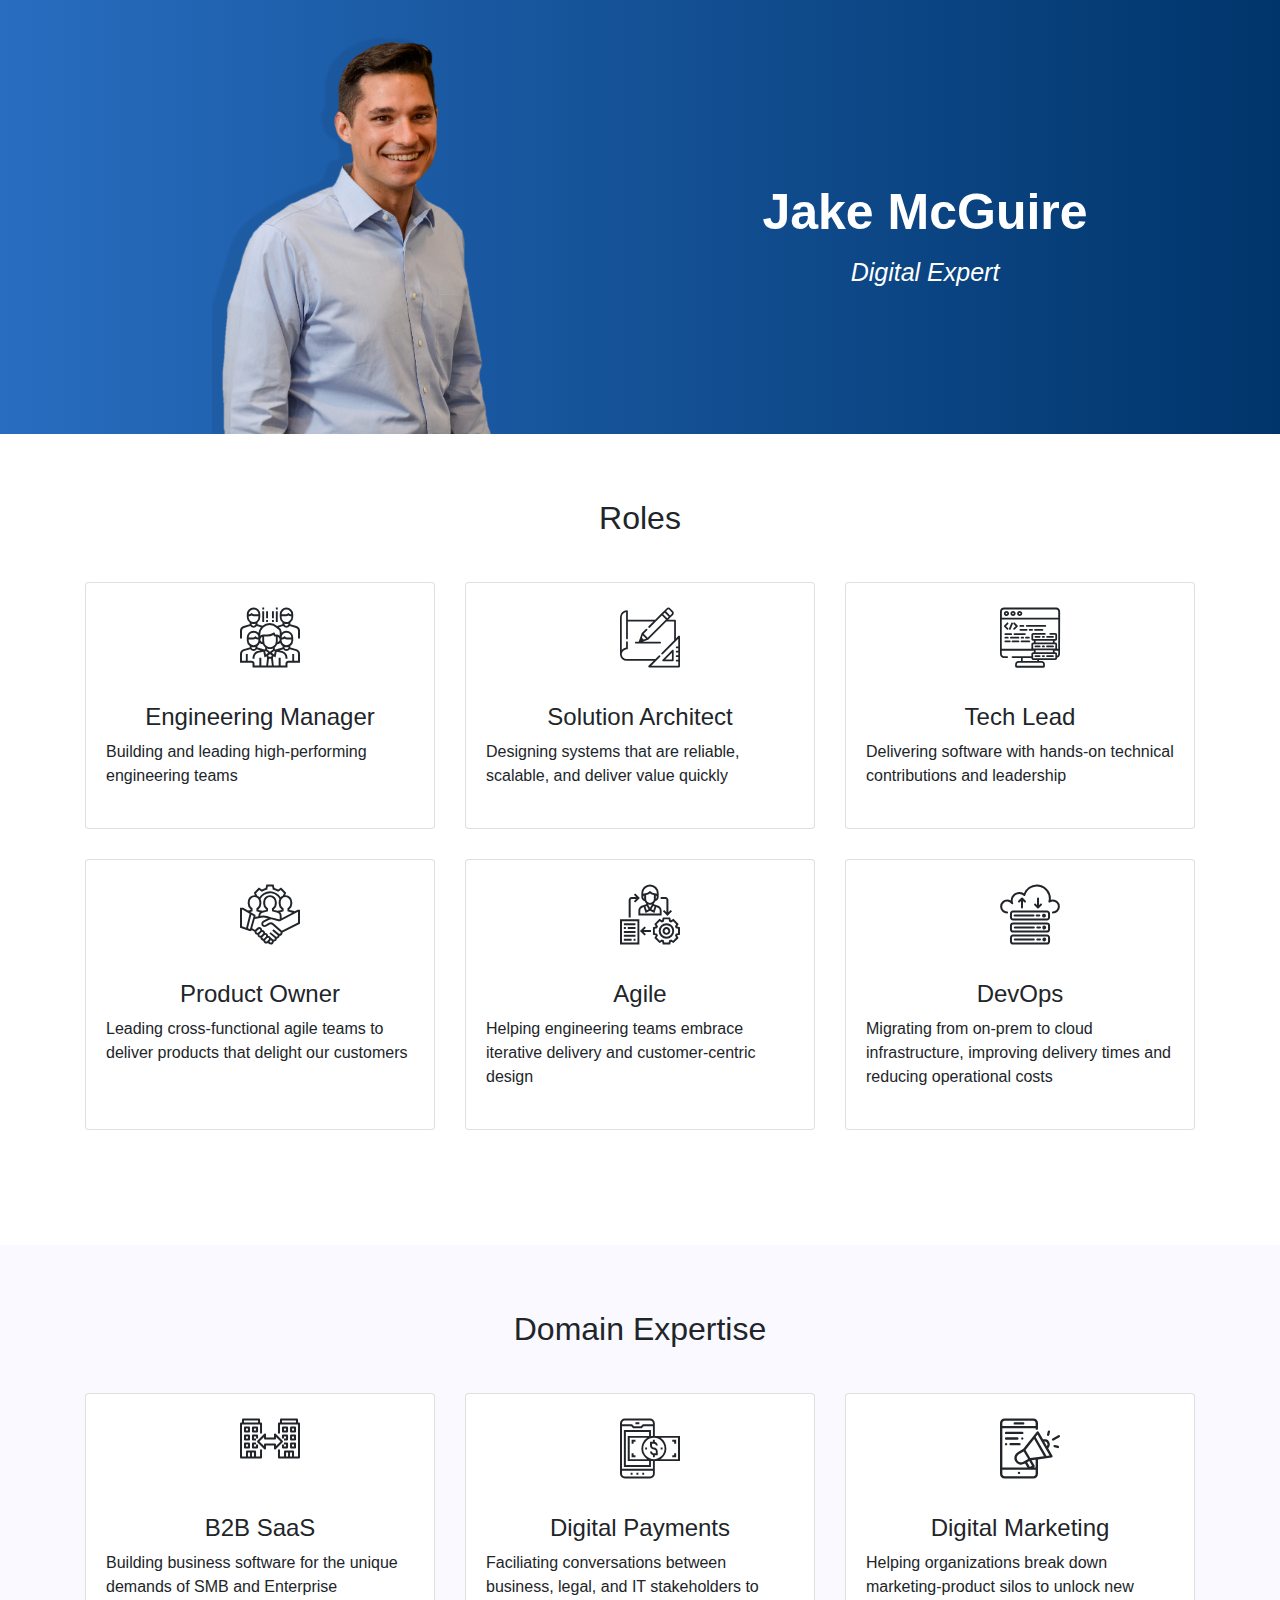
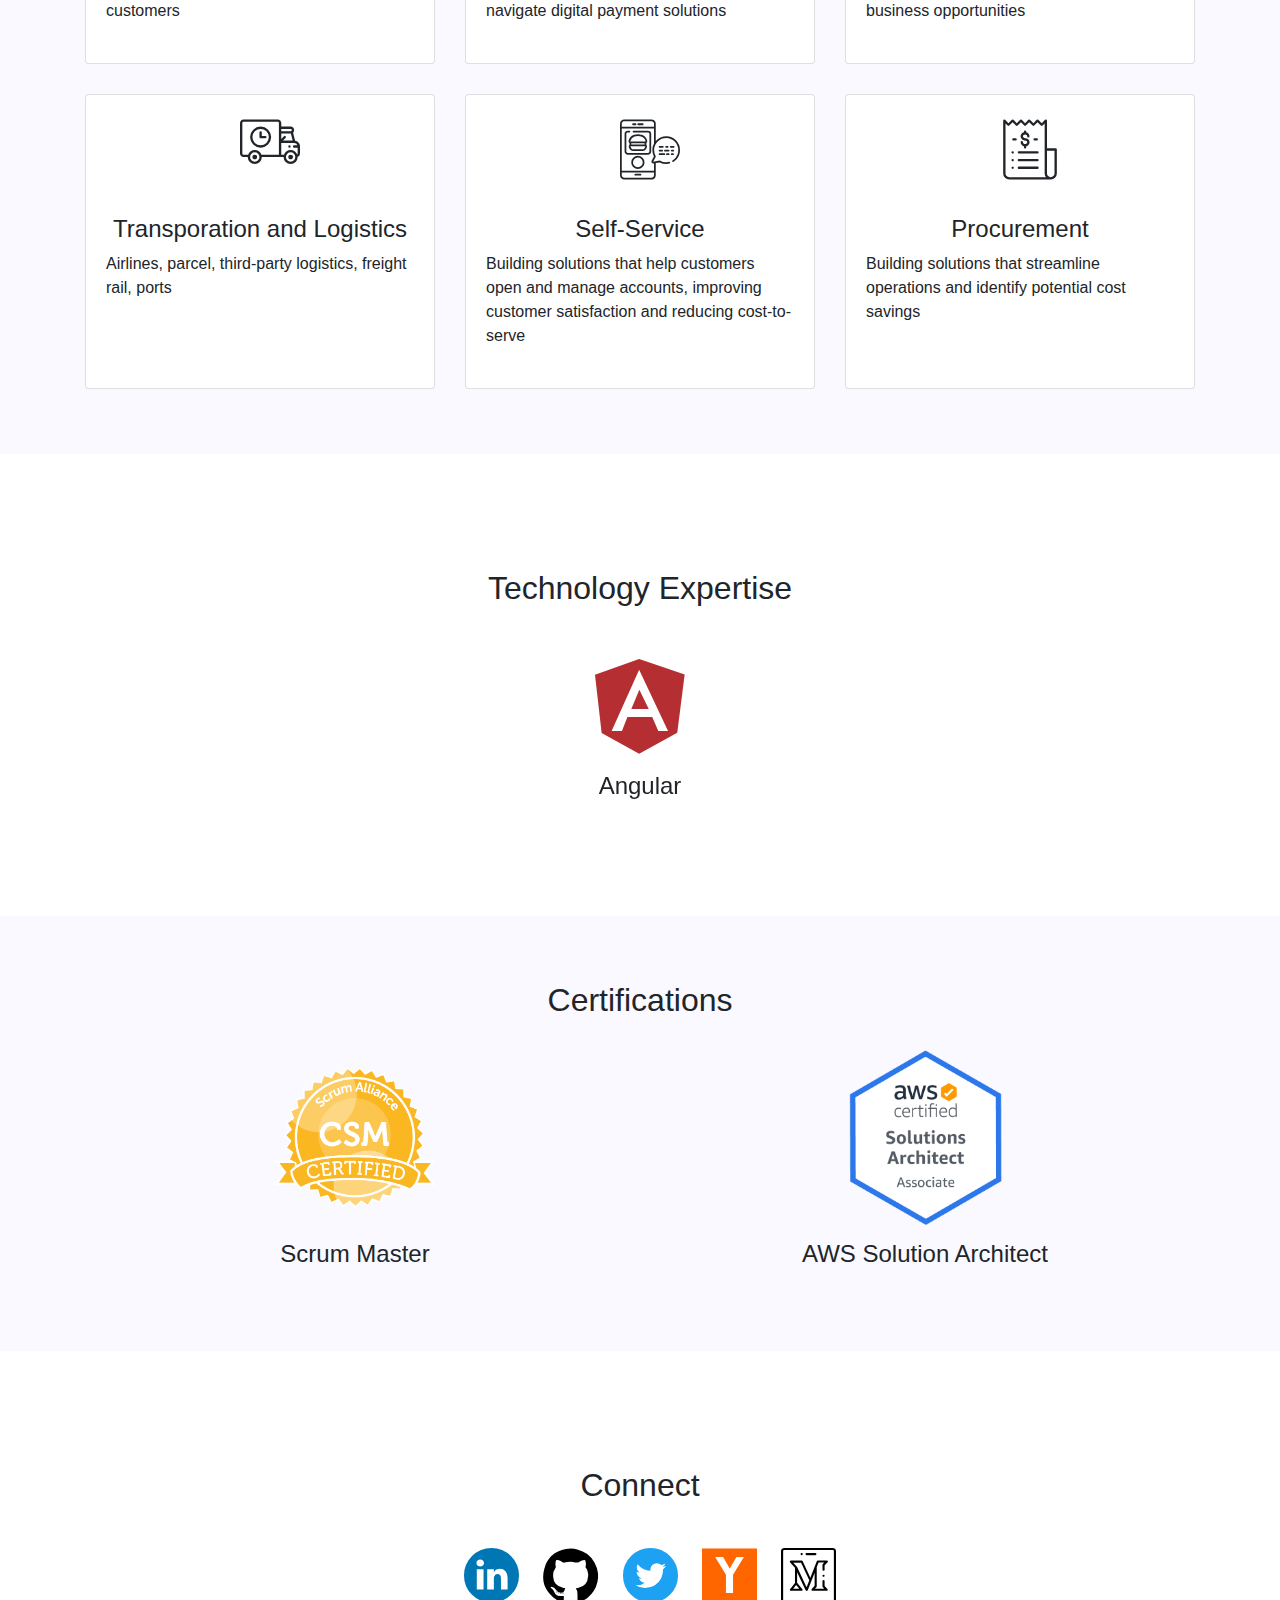
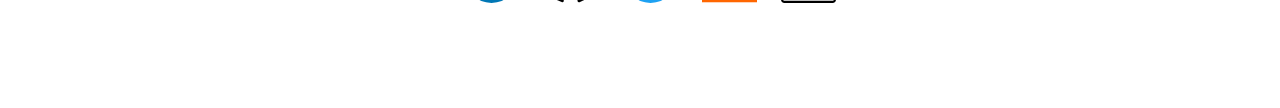
==== commit 1ea5fb2a: "Add certifications" ====
--- a/index.html
+++ b/index.html
@@ -20,13 +20,13 @@
                         </div>
                         <div class="col-md headline-text">
                             <h1>Jake McGuire</h1>
-                            <h2>Digital Expert: Web Applications</h2>
+                            <h2>Digital Expert</h2>
                         </div>
                     </div>
                 </div>
             </section>
             <section id="expertise">
-                <h2>Functional Expertise</h2>
+                <h2>Roles</h2>
                 <div class="container">
                     <div class="row">
                         <div class="col-sm-4">
@@ -154,7 +154,7 @@
                 </div>
             </section>
             <section id="technology">
-                <h2>Technology</h2>
+                <h2>Technology Expertise</h2>
                 <div id="technologyShowcase" class="carousel container" data-ride="carousel" data-interval="4000">
                     <div class="carousel-inner col-md-4 mx-auto">
                         <div class="carousel-item h-100 active">
@@ -240,20 +240,35 @@
             </section>
             <section id="certifications">
                 <h2>Certifications</h2>
-                <div>Lorem ipsum</div>
+                <div class="container">
+                    <div class="row justify-content-md-center">
+                        <div class="certification col-md-6">
+                            <a href="https://www.scrumalliance.org/community/profile/jmcguire11" target="_blank">
+                                <img src="assets/images/certified-scrum-master.png">
+                            </a>
+                            <h4>Scrum Master</h4>
+                        </div>
+                        <div class="certification col-md-6">
+                            <a href="https://www.certmetrics.com/amazon/public/badge.aspx?i=1&t=c&d=2016-12-23&ci=AWS00138933" target="_blank">
+                                <img src="assets/images/aws-solution-architect.png">
+                            </a>
+                            <h4>AWS Solution Architect</h4>
+                        </div>
+                    </div>
+                </div>
             </section>
             <section id="contact">
                 <h2>Connect</h2>
                 <div class="container">
-                    <div class="row justify-content-md-center">
-                        <div class="social-media">
+                    <div class="row">
+                        <div class="social-media mx-auto">
                             <a href="https://www.linkedin.com/in/jakemcguire" target="_blank">
                                 <i class="flaticon-linkedin"></i>
                             </a>
                             <a href="https://github.com/jakemcguire" target="_blank">
                                 <i class="flaticon-github"></i>
                             </a>
-                            <a href="https://twitter.com/eastbayjake" target="_blank">
+                            <a href="https://twitter.com/jakemcguire" target="_blank">
                                 <i class="flaticon-twitter"></i>
                             </a>
                             <a href="https://news.ycombinator.com/user?id=eastbayjake" target="_blank">
--- a/assets/css/main.css
+++ b/assets/css/main.css
@@ -19,6 +19,7 @@
 #about {
     background: linear-gradient(to right, #286dc0, #00356b);
     color: white;
+    padding-bottom: 0 !important;
 }
 
 #about .headline-image {
@@ -27,13 +28,13 @@
 
 #about .headline-text {
     padding: 20px 15px;
+    text-align: center;
 }
 
 #about h1 {
     margin: 0;
     font-size: 50px;
     font-weight: bold;
-    text-transform: uppercase;
 }
 
 #about h2 {
@@ -86,6 +87,18 @@
     text-align: center;
 }
 
+#domain-expertise {
+    background-color: #f9f9ff;
+}
+
+#technology {
+    /* background-color: #f9f9ff; */
+}
+
+#technologyShowcase {
+    margin-top: 50px;
+}
+
 #technologyShowcase .carousel-inner {
     text-align: center;
 }
@@ -95,23 +108,33 @@
 }
 
 #technologyShowcase i:before {
-    font-size: 60px;
+    font-size: 100px;
+}
+
+#certifications {
+    background-color: #f9f9ff;
+}
+
+#certifications .certification {
+    text-align: center;
+    margin-bottom: 25px;
+}
+
+#certifications img {
+    height: 175px;
+    margin-bottom: 15px;
 }
 
 #contact .social-media {
     margin-bottom: 25px;
 }
 
-#technology {
-    background-color: #f9f9ff;
-}
-
 #contact a {
     text-decoration: none !important;
 }
 
 #contact i:before {
-    font-size: 50px;
+    font-size: 55px;
 }
 
 .icon-angular {
@@ -132,7 +155,7 @@
 
 .icon-js:before {
     background-color: black;
-    height: 50px;
+    height: 85px;
     margin-top: -4px;
     margin-left: 1px;
 }
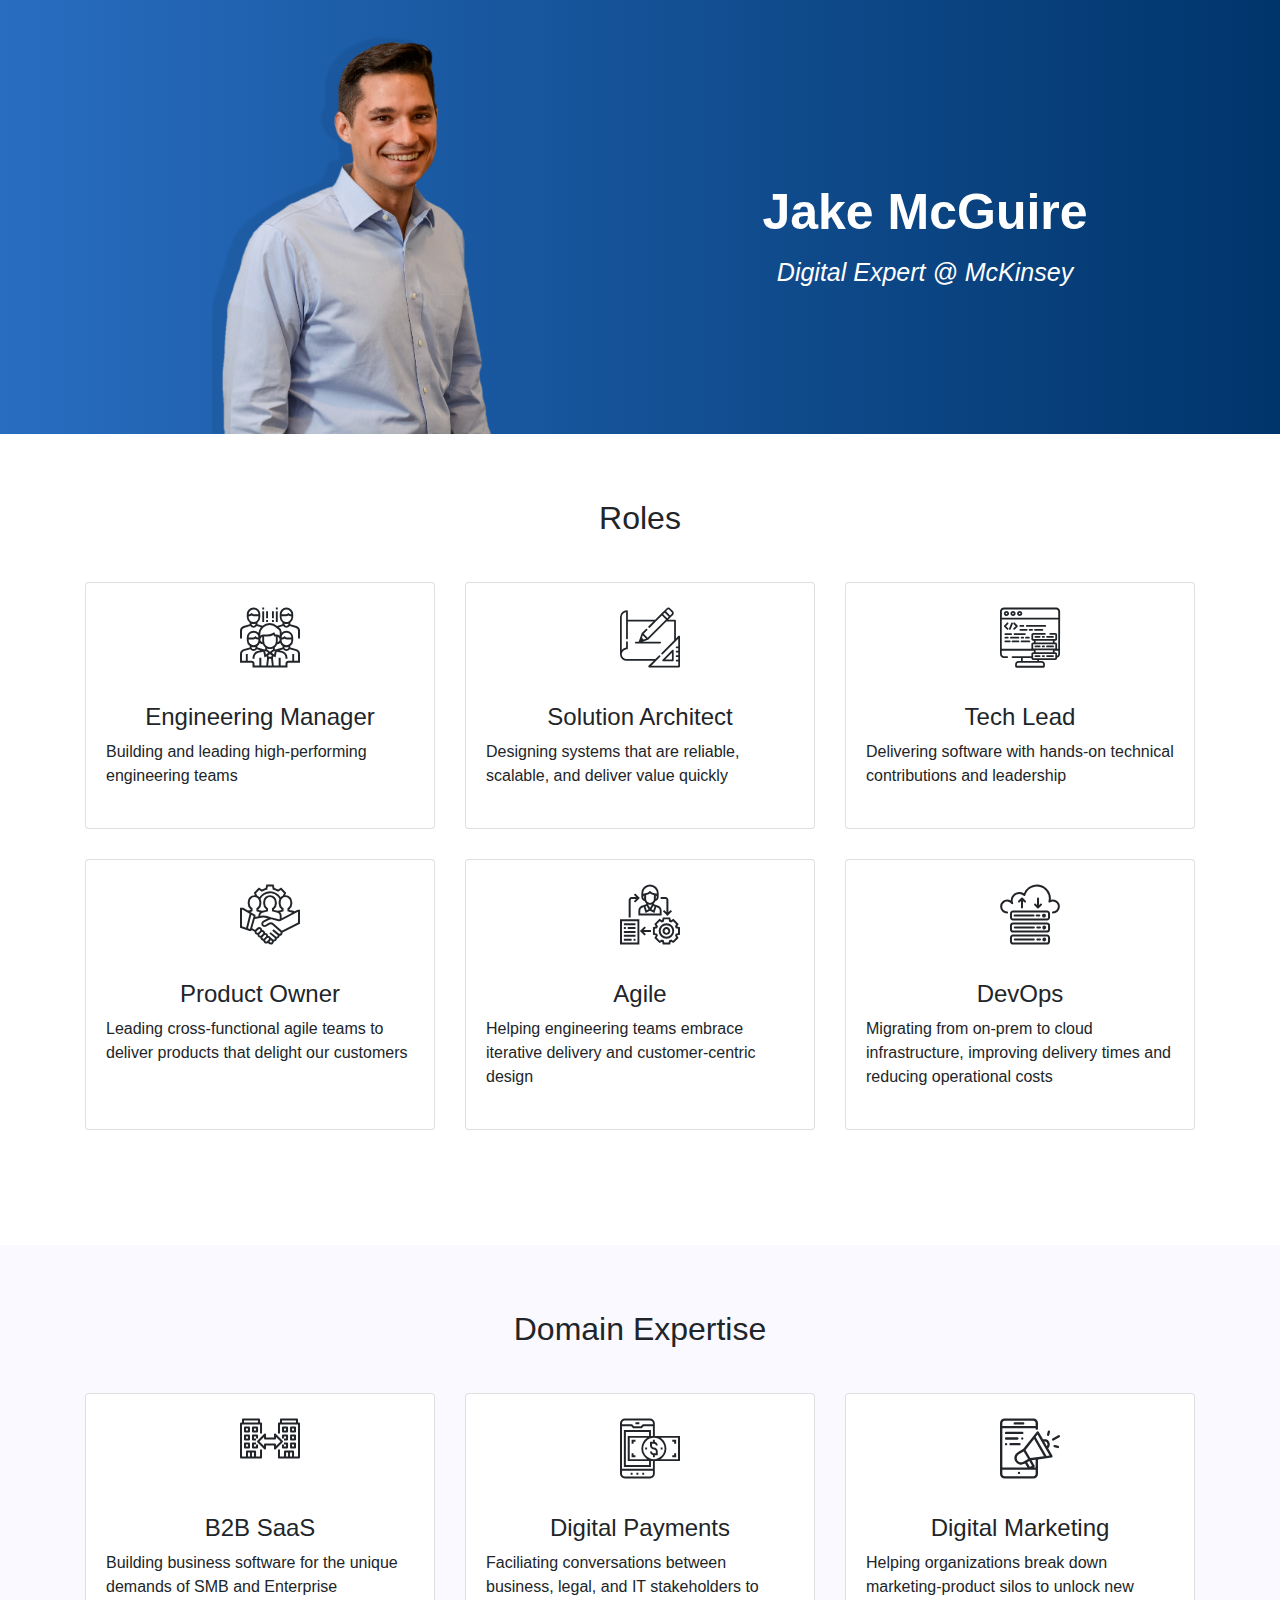
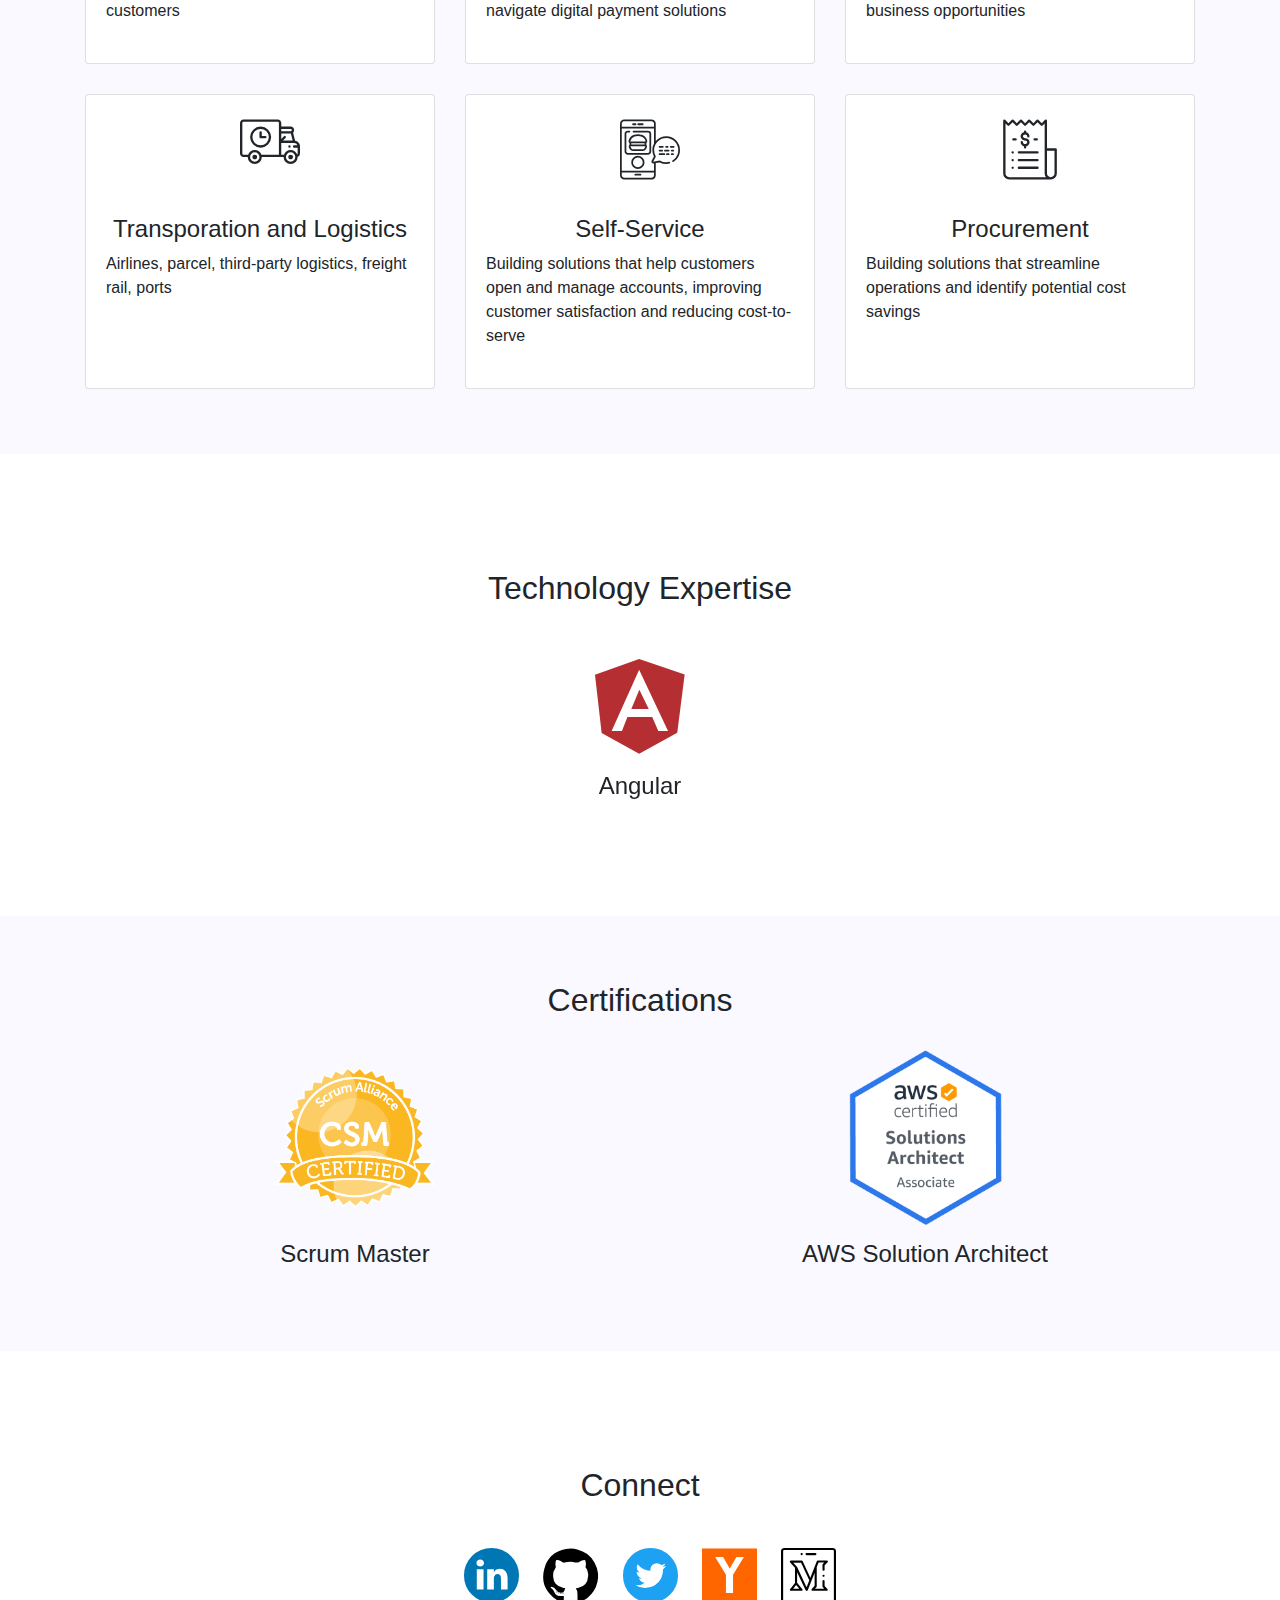
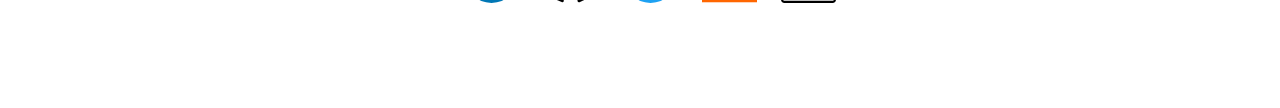
==== commit ab9e5990: "Add SEO keywords" ====
--- a/index.html
+++ b/index.html
@@ -1,14 +1,22 @@
 <!DOCTYPE HTML>
 <html>
 	<head>
-		<title>Jake McGuire</title>
+		<title>Jake McGuire | Digital Expert @ McKinsey</title>
 		<meta charset="utf-8" />
         <meta name="viewport" content="width=device-width, initial-scale=1, user-scalable=no" />
         <link href="https://fonts.googleapis.com/css?family=Heebo|Raleway:400,400i,700i,900" rel="stylesheet">
         <link rel="stylesheet" href="https://maxcdn.bootstrapcdn.com/bootstrap/4.0.0/css/bootstrap.min.css" integrity="sha384-Gn5384xqQ1aoWXA+058RXPxPg6fy4IWvTNh0E263XmFcJlSAwiGgFAW/dAiS6JXm" crossorigin="anonymous">
         <link rel="stylesheet" type="text/css" href="assets/css/flaticon.css">
         <link rel="stylesheet" type="text/css" href="assets/css/technology-icons.css">
-		<link rel="stylesheet" href="assets/css/main.css" />
+        <link rel="stylesheet" href="assets/css/main.css" />
+        <!-- Global site tag (gtag.js) - Google Analytics -->
+        <script async src="https://www.googletagmanager.com/gtag/js?id=UA-54506926-2"></script>
+        <script>
+            window.dataLayer = window.dataLayer || [];
+            function gtag(){dataLayer.push(arguments);}
+            gtag('js', new Date());
+            gtag('config', 'UA-54506926-2');
+        </script>
 	</head>
     <body>
         <div id="content">
@@ -20,7 +28,7 @@
                         </div>
                         <div class="col-md headline-text">
                             <h1>Jake McGuire</h1>
-                            <h2>Digital Expert</h2>
+                            <h2>Digital Expert @ McKinsey</h2>
                         </div>
                     </div>
                 </div>
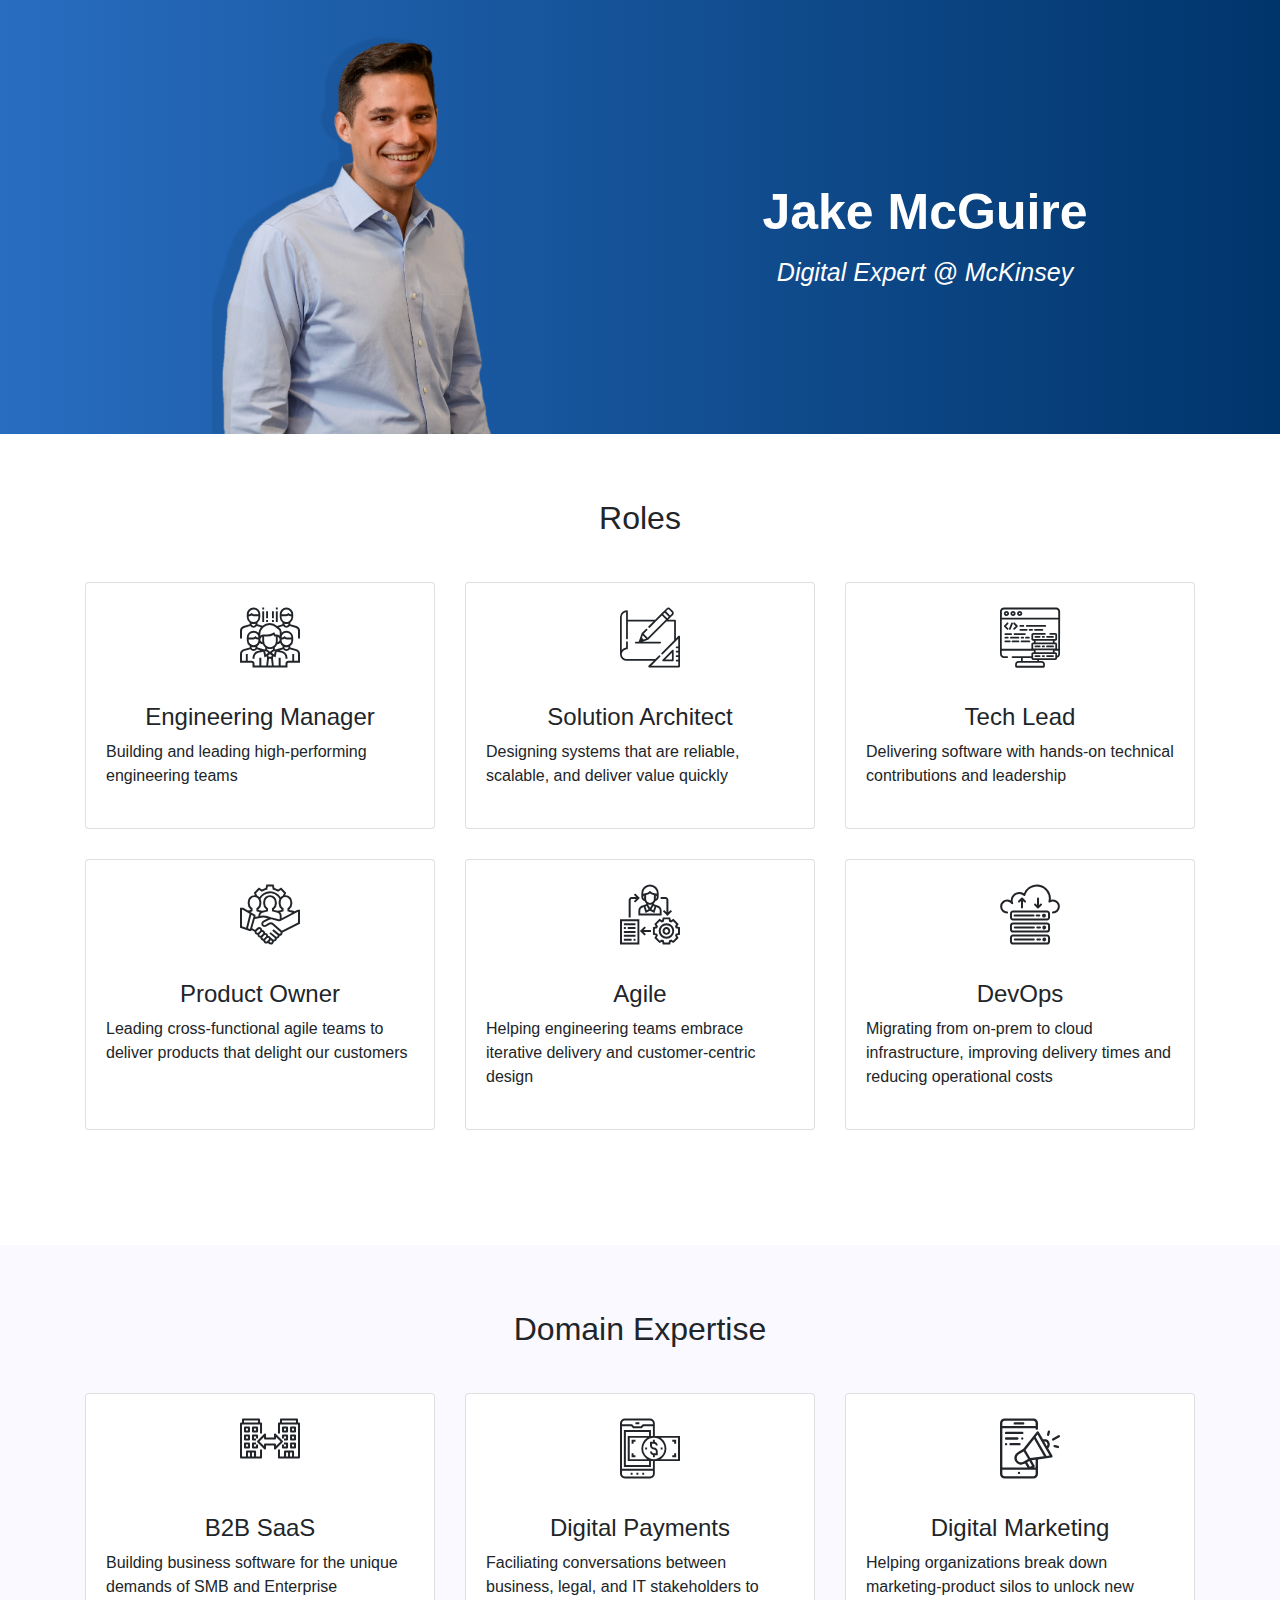
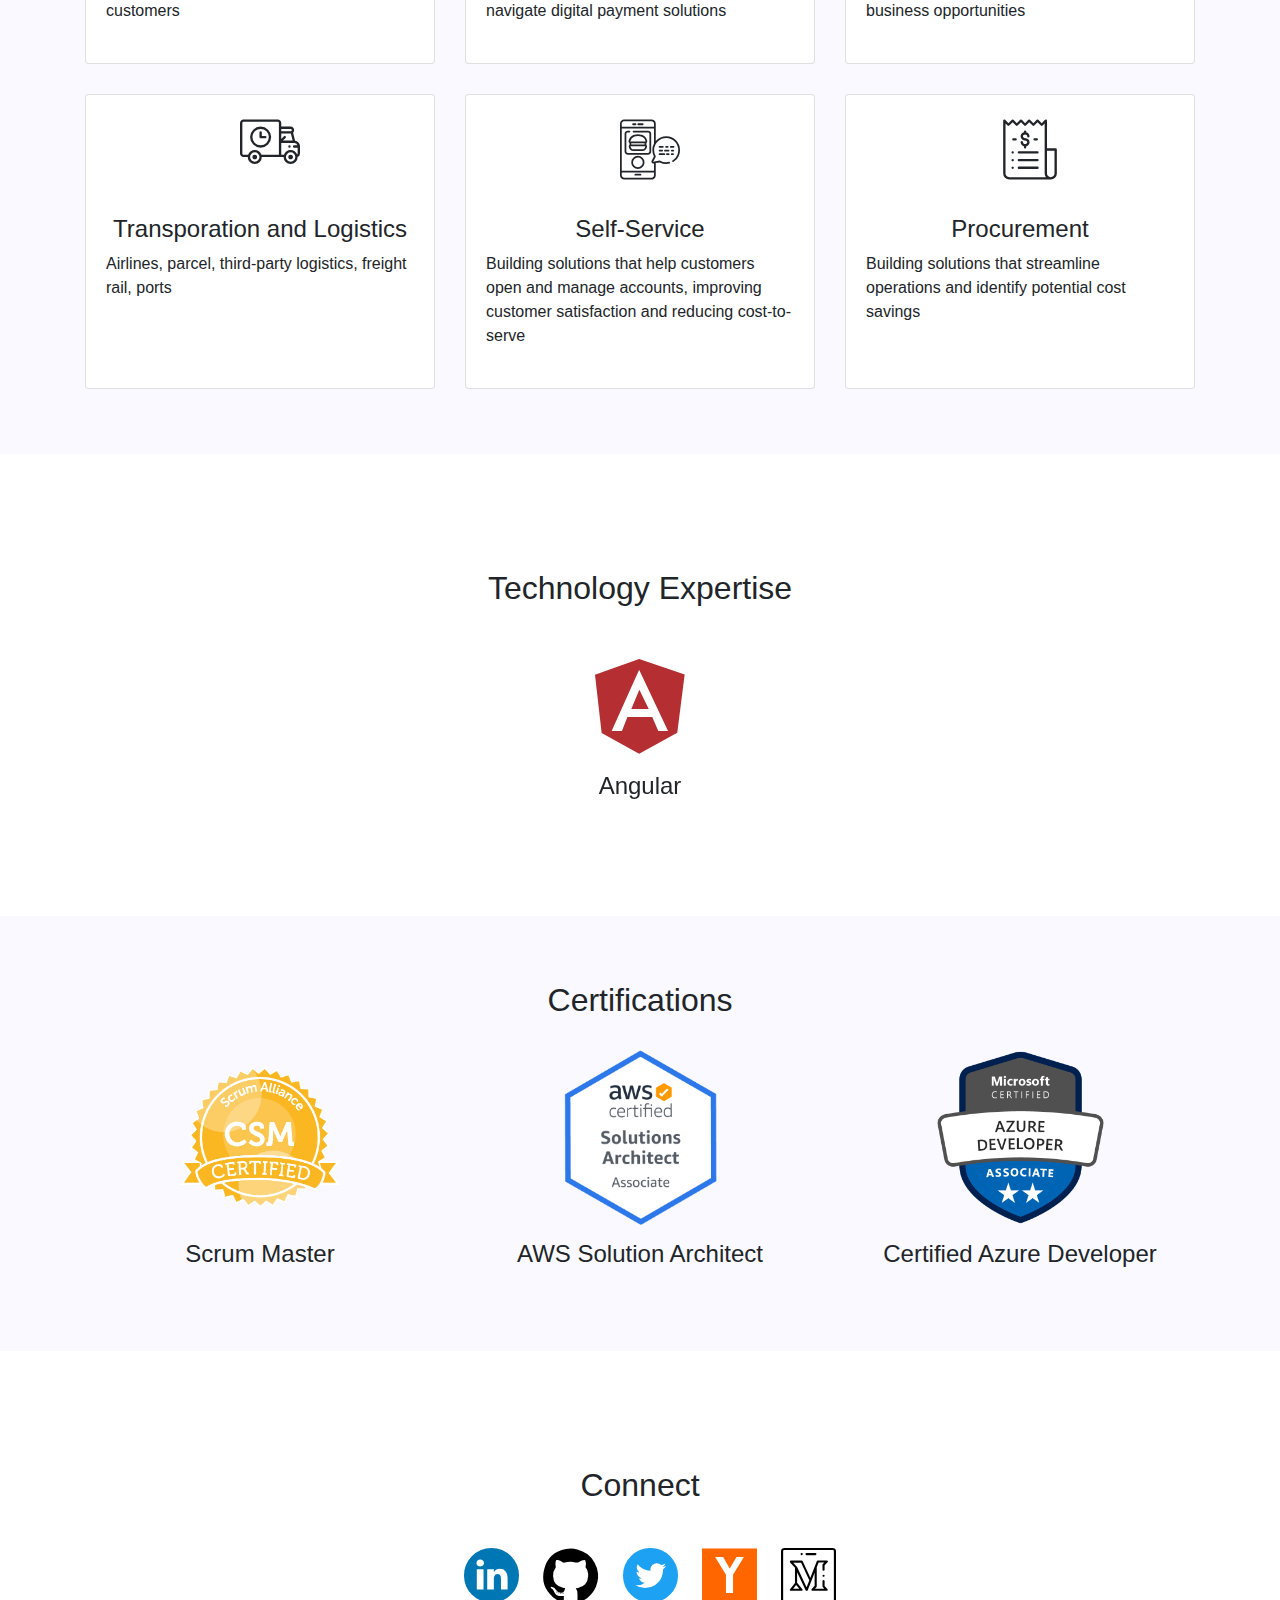
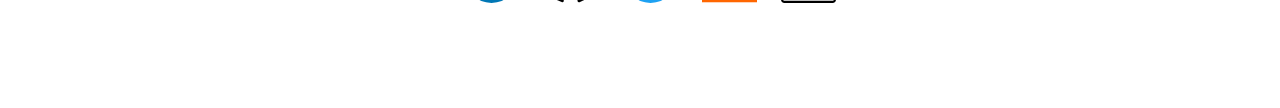
==== commit 1a888aa0: "Add Azure developer badge" ====
--- a/index.html
+++ b/index.html
@@ -250,17 +250,23 @@
                 <h2>Certifications</h2>
                 <div class="container">
                     <div class="row justify-content-md-center">
-                        <div class="certification col-md-6">
+                        <div class="certification col-md-4">
                             <a href="https://www.scrumalliance.org/community/profile/jmcguire11" target="_blank">
                                 <img src="assets/images/certified-scrum-master.png">
                             </a>
                             <h4>Scrum Master</h4>
                         </div>
-                        <div class="certification col-md-6">
+                        <div class="certification col-md-4">
                             <a href="https://www.certmetrics.com/amazon/public/badge.aspx?i=1&t=c&d=2016-12-23&ci=AWS00138933" target="_blank">
                                 <img src="assets/images/aws-solution-architect.png">
                             </a>
                             <h4>AWS Solution Architect</h4>
+                        </div>
+                        <div class="certification col-md-4">
+                            <a href="https://www.youracclaim.com/badges/b98d9486-dc3f-472b-83a1-151c3cbbfbba/public_url" target="_blank">
+                                <img src="assets/images/azure-developer-associate.png">
+                            </a>
+                            <h4>Certified Azure Developer</h4>
                         </div>
                     </div>
                 </div>
